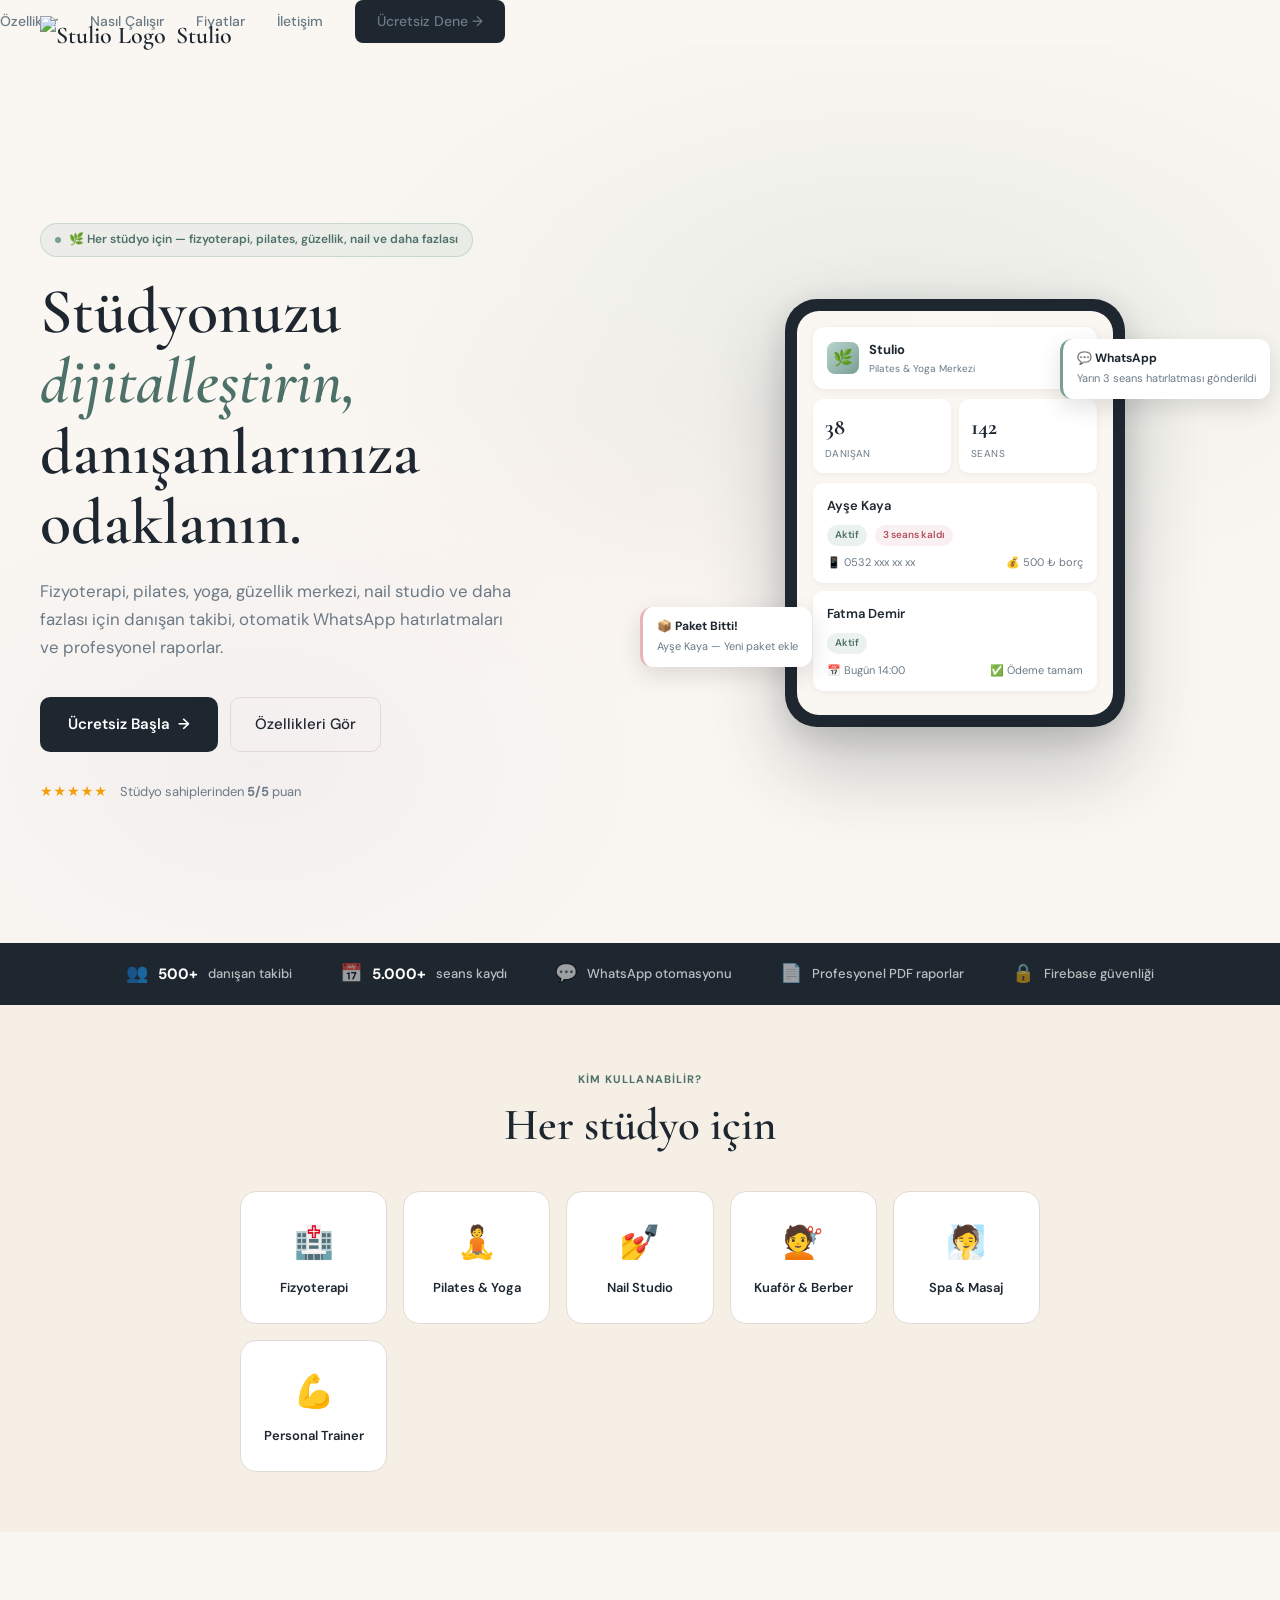
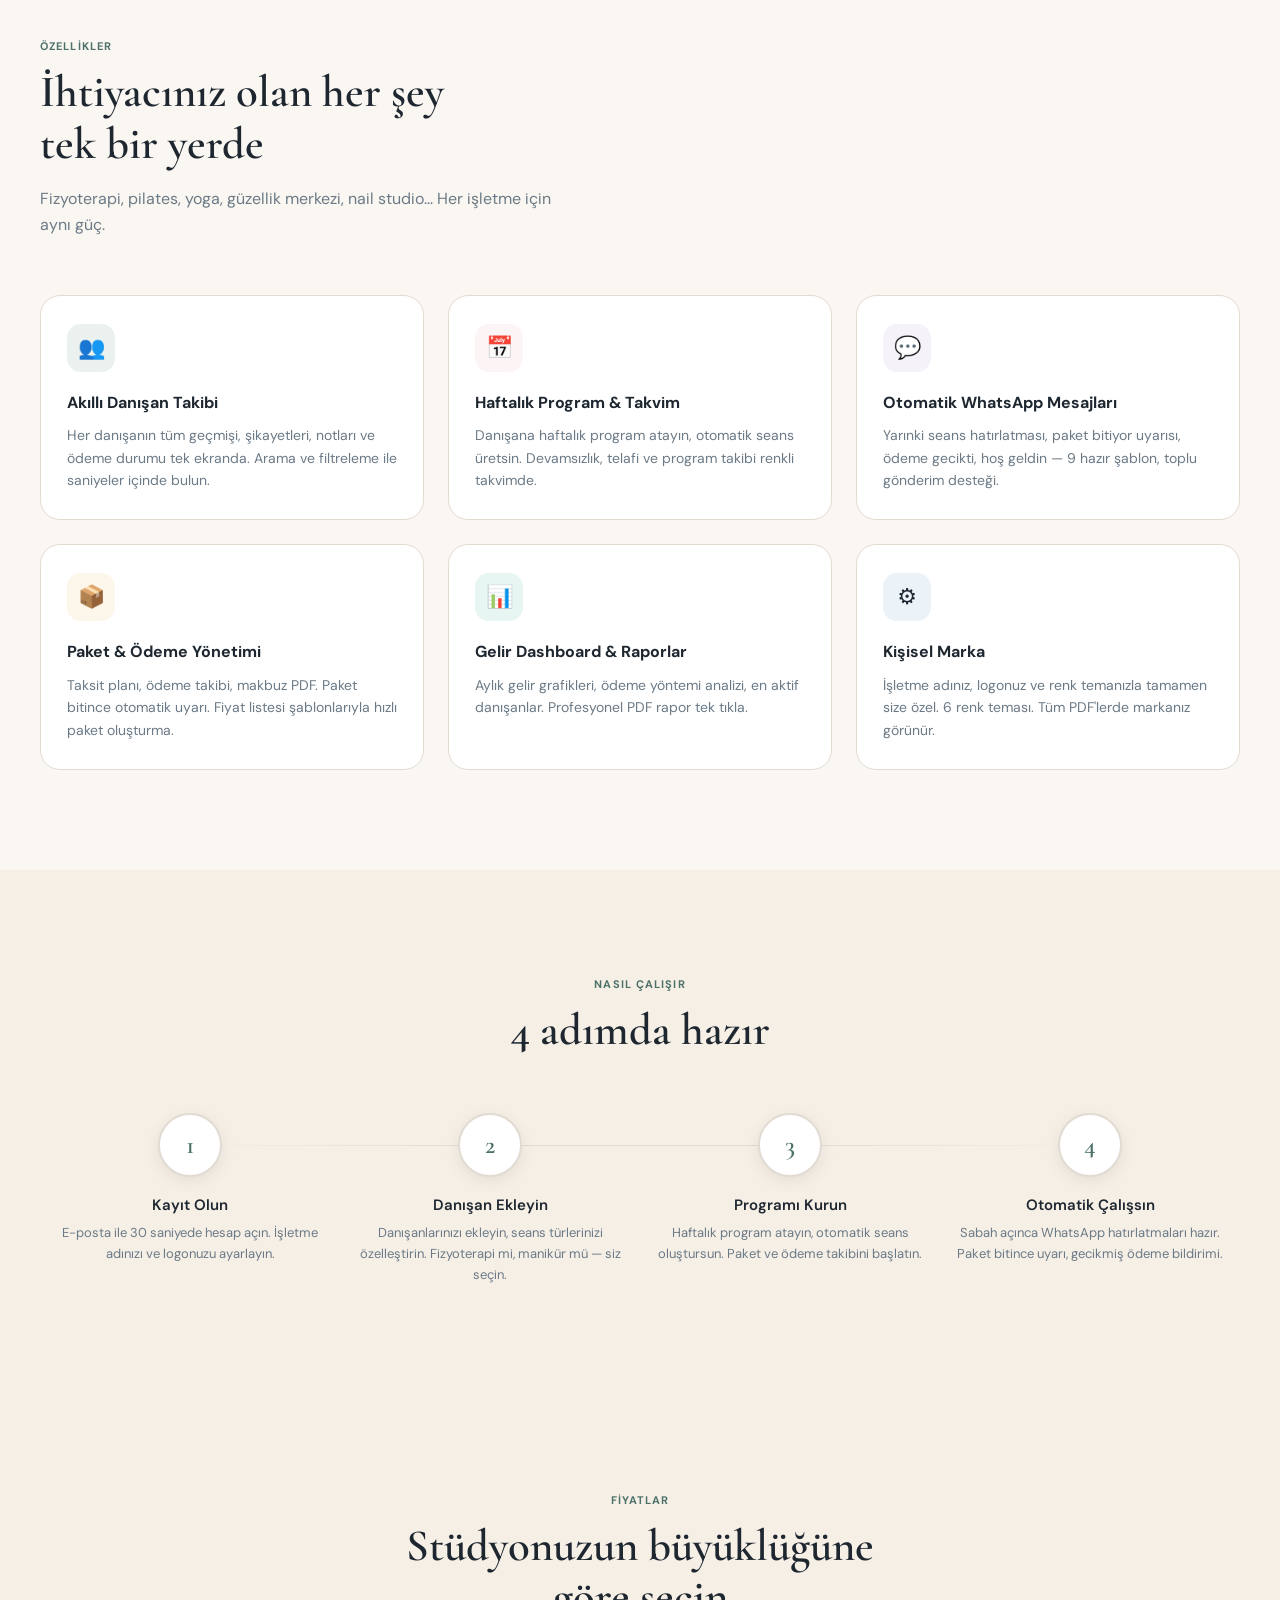
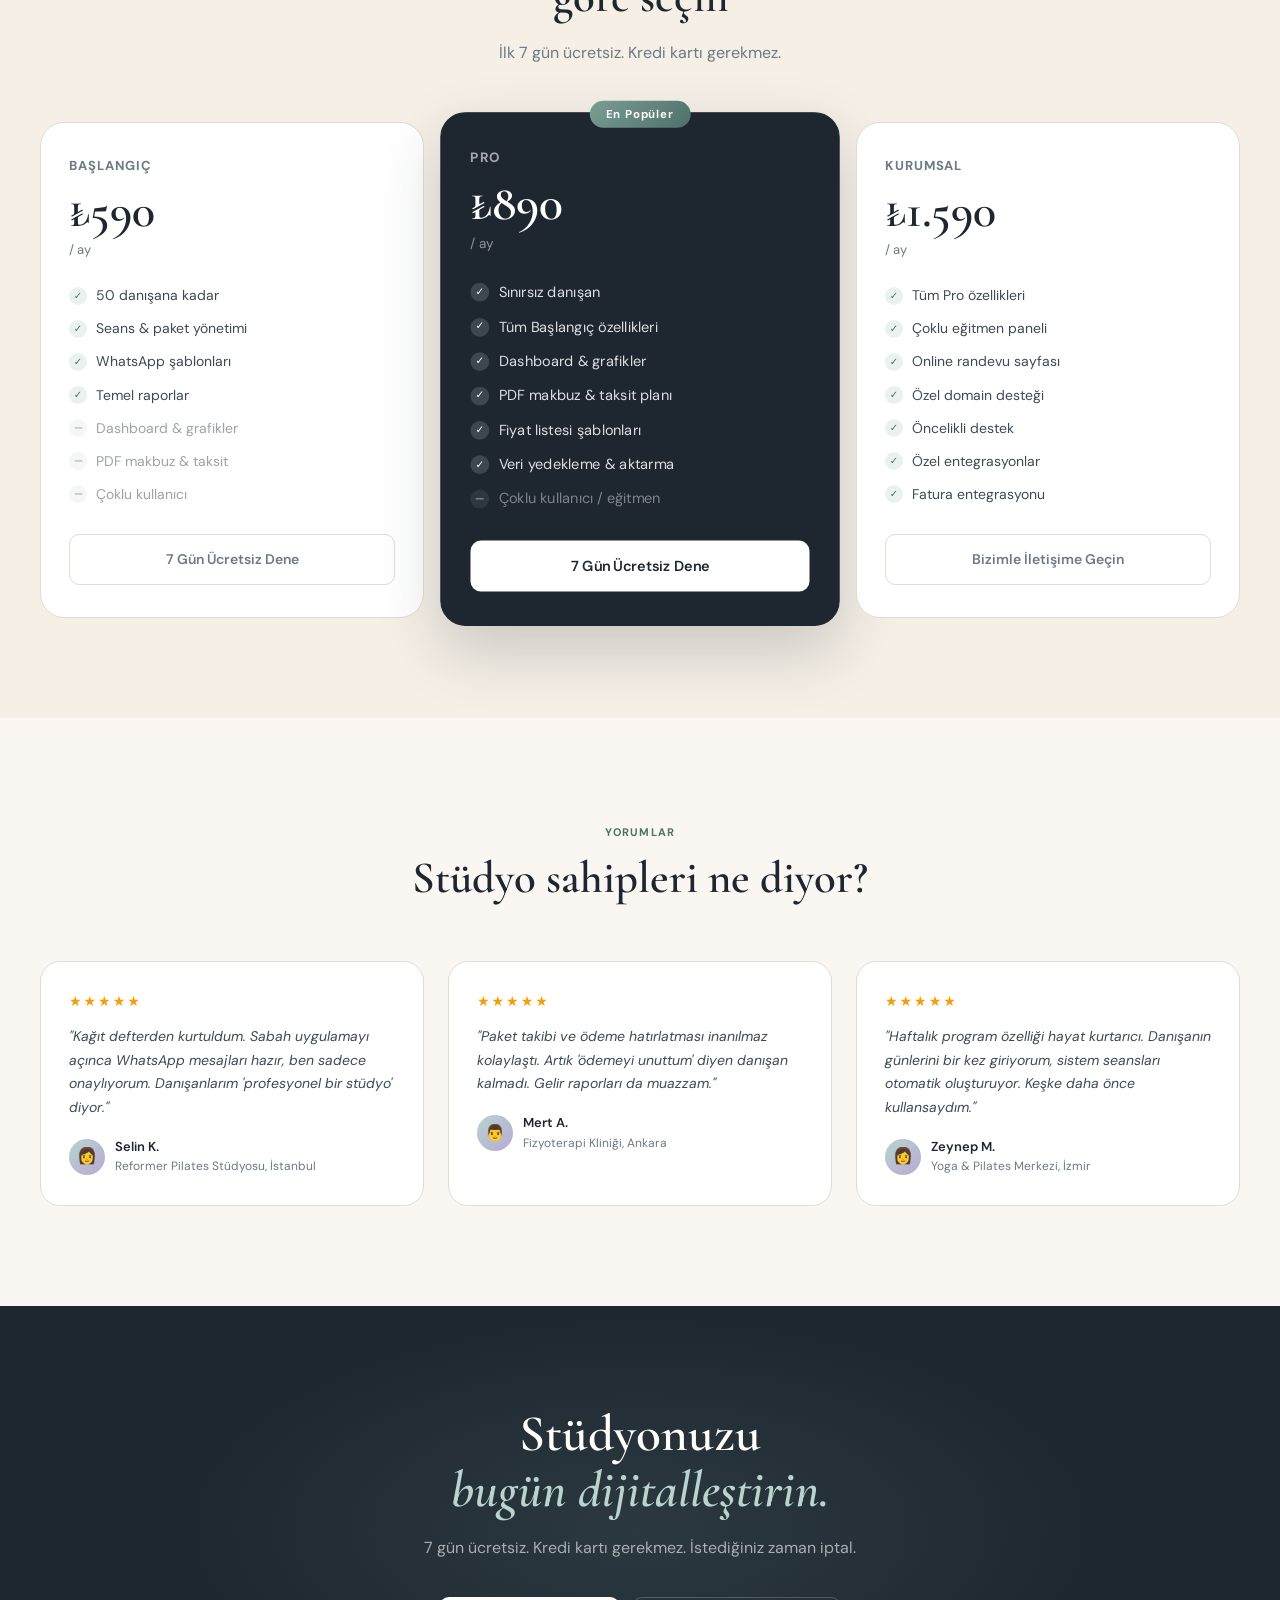
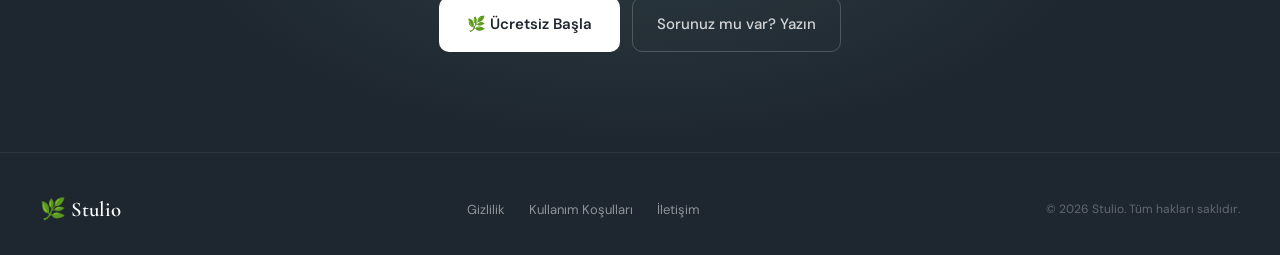
==== index.html @ c5265b0c "Update index.html" ====
<!DOCTYPE html>
<html lang="tr">
<head>
<meta charset="UTF-8">
<meta name="viewport" content="width=device-width, initial-scale=1.0">
  <!-- PWA -->
  <link rel="manifest" href="./manifest.json">
  <meta name="theme-color" content="#5f8076">
  <meta name="mobile-web-app-capable" content="yes">
  <meta name="apple-mobile-web-app-capable" content="yes">
  <meta name="apple-mobile-web-app-status-bar-style" content="default">
  <meta name="apple-mobile-web-app-title" content="Stulio">
  <link rel="icon" type="image/ico" href="./favicon.ico">
  <link rel="apple-touch-icon" href="./apple-touch-icon.png">
<title>Stulio — Stüdyo & Güzellik Merkezi Yönetim Sistemi</title>
<meta name="description" content="Stulio — Fizyoterapi, pilates, yoga, güzellik merkezi ve nail studio için danışan takibi, WhatsApp hatırlatmaları ve profesyonel raporlar.">
<link rel="preconnect" href="https://fonts.googleapis.com">
<link href="https://fonts.googleapis.com/css2?family=Cormorant+Garamond:ital,wght@0,400;0,500;0,600;0,700;1,400;1,500&family=DM+Sans:opsz,wght@9..40,300;9..40,400;9..40,500;9..40,600&display=swap" rel="stylesheet">
<style>
/* ─── Reset & Base ─── */
*, *::before, *::after { margin:0; padding:0; box-sizing:border-box; }
:root {
  --sage:     #7a9e94;
  --sage-dk:  #4d7169;
  --sage-lt:  #b8d4ce;
  --cream:    #faf7f2;
  --warm:     #f5efe6;
  --blush:    #e8b4b8;
  --lav:      #b8a9d4;
  --ink:      #1e2730;
  --ink2:     #3d4a56;
  --stone:    #6b7a86;
  --border:   #e2dbd3;
}
html { scroll-behavior:smooth; }
body {
  font-family:'DM Sans',system-ui,sans-serif;
  background:var(--cream);
  color:var(--ink);
  line-height:1.65;
  overflow-x:hidden;
  -webkit-font-smoothing:antialiased;
}

/* ─── Animations ─── */
@keyframes fadeUp   { from{opacity:0;transform:translateY(28px)} to{opacity:1;transform:none} }
@keyframes fadeIn   { from{opacity:0} to{opacity:1} }
@keyframes float    { 0%,100%{transform:translateY(0)} 50%{transform:translateY(-10px)} }
@keyframes shimmer  { 0%{background-position:200% 0} 100%{background-position:-200% 0} }
@keyframes spin     { to{transform:rotate(360deg)} }
@keyframes pulse    { 0%,100%{opacity:1} 50%{opacity:.5} }

.reveal { opacity:0; transform:translateY(24px); transition:opacity .7s ease, transform .7s ease; }
.reveal.visible { opacity:1; transform:none; }

/* ─── Nav ─── */
nav {
  position:fixed; top:0; left:0; right:0; z-index:100;
  padding:16px 40px;
  display:flex; justify-content:space-between; align-items:center;
  transition:all .3s ease;
}
nav.scrolled {
  background:rgba(250,247,242,.94);
  backdrop-filter:blur(12px);
  border-bottom:1px solid var(--border);
  padding:12px 40px;
}
.nav-logo {
  display:flex; align-items:center; gap:10px;
  font-family:'Cormorant Garamond',serif;
  font-size:1.5rem; font-weight:600; color:var(--ink);
  text-decoration:none;
}
.nav-logo-icon {
  width:36px; height:36px;
  background:linear-gradient(135deg,var(--sage-lt),var(--sage));
  border-radius:10px;
  display:flex; align-items:center; justify-content:center;
  font-size:18px;
}
.nav-links { display:flex; gap:32px; align-items:center; }
.nav-links a {
  font-size:14px; font-weight:500; color:var(--stone);
  text-decoration:none; transition:color .2s;
}
.nav-links a:hover { color:var(--ink); }
.nav-cta {
  padding:10px 22px;
  background:var(--ink);
  color:white;
  border-radius:8px;
  font-size:14px; font-weight:600;
  text-decoration:none;
  transition:all .2s;
}
.nav-cta:hover { background:var(--sage-dk); transform:translateY(-1px); }

/* ─── Hero ─── */
.hero {
  min-height:100vh;
  display:flex; align-items:center;
  padding:120px 40px 80px;
  position:relative;
  overflow:hidden;
}
.hero-bg {
  position:absolute; inset:0; z-index:0;
  background:
    radial-gradient(ellipse 80% 60% at 70% 30%, rgba(122,158,148,.12) 0%, transparent 60%),
    radial-gradient(ellipse 60% 60% at 20% 80%, rgba(184,169,212,.10) 0%, transparent 60%),
    radial-gradient(ellipse 50% 40% at 50% 50%, rgba(232,180,184,.07) 0%, transparent 60%);
}
.hero-grid {
  max-width:1200px; margin:0 auto; width:100%;
  display:grid; grid-template-columns:1fr 1fr; gap:60px; align-items:center;
  position:relative; z-index:1;
}
.hero-badge {
  display:inline-flex; align-items:center; gap:8px;
  background:rgba(122,158,148,.1);
  border:1px solid rgba(122,158,148,.3);
  padding:6px 14px; border-radius:99px;
  font-size:12px; font-weight:600; color:var(--sage-dk);
  margin-bottom:20px;
  animation:fadeUp .6s ease both;
}
.hero-badge::before {
  content:''; width:6px; height:6px;
  background:var(--sage); border-radius:50%;
  animation:pulse 2s infinite;
}
.hero-title {
  font-family:'Cormorant Garamond',serif;
  font-size:clamp(2.6rem,5vw,4rem);
  font-weight:600; line-height:1.1;
  color:var(--ink);
  margin-bottom:20px;
  animation:fadeUp .6s .1s ease both;
}
.hero-title em { font-style:italic; color:var(--sage-dk); }
.hero-sub {
  font-size:1.05rem; color:var(--stone);
  max-width:480px; margin-bottom:36px;
  animation:fadeUp .6s .2s ease both;
}
.hero-actions {
  display:flex; gap:12px; flex-wrap:wrap;
  animation:fadeUp .6s .3s ease both;
}
.btn-hero-primary {
  padding:14px 28px;
  background:var(--ink);
  color:white; border-radius:10px;
  font-size:15px; font-weight:600;
  text-decoration:none;
  transition:all .25s;
  display:inline-flex; align-items:center; gap:8px;
}
.btn-hero-primary:hover { background:var(--sage-dk); transform:translateY(-2px); box-shadow:0 8px 24px rgba(77,113,105,.3); }
.btn-hero-secondary {
  padding:14px 24px;
  background:transparent;
  color:var(--ink); border-radius:10px;
  font-size:15px; font-weight:500;
  text-decoration:none; border:1.5px solid var(--border);
  transition:all .25s;
  display:inline-flex; align-items:center; gap:8px;
}
.btn-hero-secondary:hover { border-color:var(--sage); background:rgba(122,158,148,.06); }
.hero-trust {
  display:flex; align-items:center; gap:12px;
  margin-top:28px; font-size:13px; color:var(--stone);
  animation:fadeUp .6s .4s ease both;
}
.hero-stars { color:#f59e0b; letter-spacing:1px; font-size:14px; }

/* Hero visual */
.hero-visual {
  position:relative;
  animation:fadeUp .8s .2s ease both;
}
.hero-phone {
  width:100%;
  background:var(--ink);
  border-radius:32px;
  padding:12px;
  box-shadow:0 40px 80px rgba(30,39,48,.25), 0 8px 32px rgba(30,39,48,.15);
  position:relative;
  max-width:340px;
  margin:0 auto;
}
.hero-phone::before {
  content:''; position:absolute; top:20px; left:50%; transform:translateX(-50%);
  width:80px; height:5px; background:rgba(255,255,255,.15); border-radius:99px; z-index:10;
}
.hero-screen {
  background:var(--cream);
  border-radius:22px;
  overflow:hidden;
  padding:16px;
}
.app-header-mock {
  background:white;
  border-radius:12px;
  padding:12px 14px;
  margin-bottom:10px;
  display:flex; align-items:center; gap:10px;
  box-shadow:0 2px 8px rgba(0,0,0,.06);
}
.mock-avatar { width:32px; height:32px; background:linear-gradient(135deg,var(--sage-lt),var(--sage)); border-radius:8px; display:flex; align-items:center; justify-content:center; font-size:16px; }
.mock-title { font-size:13px; font-weight:700; color:var(--ink); }
.mock-sub   { font-size:10px; color:var(--stone); }
.mock-stats { display:grid; grid-template-columns:1fr 1fr; gap:8px; margin-bottom:10px; }
.mock-stat {
  background:white; border-radius:10px; padding:10px 12px;
  box-shadow:0 2px 6px rgba(0,0,0,.05);
}
.mock-stat-num { font-size:1.4rem; font-weight:700; color:var(--ink); font-family:'Cormorant Garamond',serif; }
.mock-stat-lbl { font-size:10px; color:var(--stone); text-transform:uppercase; letter-spacing:.04em; }
.mock-card {
  background:white; border-radius:10px; padding:12px 14px; margin-bottom:8px;
  box-shadow:0 2px 6px rgba(0,0,0,.05);
}
.mock-name { font-size:13px; font-weight:600; color:var(--ink); margin-bottom:4px; }
.mock-badge {
  display:inline-block; padding:2px 8px; border-radius:99px;
  font-size:10px; font-weight:600;
}
.badge-green { background:rgba(122,158,148,.15); color:var(--sage-dk); }
.badge-orange { background:rgba(232,180,184,.2); color:#b05060; }
.mock-row { display:flex; justify-content:space-between; font-size:11px; color:var(--stone); margin-top:6px; }

/* Floating notif */
.float-notif {
  position:absolute; right:-30px; top:40px;
  background:white; border-radius:12px; padding:10px 14px;
  box-shadow:0 8px 24px rgba(0,0,0,.12);
  font-size:12px; min-width:180px;
  border-left:3px solid var(--sage);
  animation:float 4s ease-in-out infinite;
}
.float-notif-2 {
  position:absolute; left:-30px; bottom:60px;
  background:white; border-radius:12px; padding:10px 14px;
  box-shadow:0 8px 24px rgba(0,0,0,.12);
  font-size:12px; min-width:170px;
  border-left:3px solid var(--blush);
  animation:float 4s 1.5s ease-in-out infinite;
}

/* ─── Social proof bar ─── */
.proof-bar {
  background:var(--ink);
  padding:16px 40px;
  display:flex; justify-content:center; align-items:center; gap:48px;
  flex-wrap:wrap;
}
.proof-item {
  display:flex; align-items:center; gap:10px;
  color:rgba(255,255,255,.7); font-size:13px; font-weight:500;
}
.proof-icon { font-size:18px; opacity:.8; }
.proof-num  { color:white; font-weight:700; font-size:15px; }

/* ─── Section base ─── */
section { padding:100px 40px; }
.section-inner { max-width:1200px; margin:0 auto; }
.section-label {
  display:inline-block; font-size:11px; font-weight:700;
  text-transform:uppercase; letter-spacing:.1em;
  color:var(--sage-dk); margin-bottom:12px;
}
.section-title {
  font-family:'Cormorant Garamond',serif;
  font-size:clamp(2rem,4vw,2.8rem);
  font-weight:600; color:var(--ink); line-height:1.15;
  margin-bottom:16px;
}
.section-sub { font-size:1rem; color:var(--stone); max-width:540px; }

/* ─── Features ─── */
.features-grid {
  display:grid; grid-template-columns:repeat(3,1fr); gap:24px; margin-top:56px;
}
.feature-card {
  background:white; border-radius:20px; padding:28px 26px;
  border:1px solid var(--border);
  transition:all .3s ease;
  position:relative; overflow:hidden;
}
.feature-card::after {
  content:''; position:absolute; inset:0;
  background:linear-gradient(135deg,rgba(122,158,148,.04) 0%,transparent 100%);
  opacity:0; transition:opacity .3s;
}
.feature-card:hover { transform:translateY(-4px); box-shadow:0 16px 40px rgba(30,39,48,.1); }
.feature-card:hover::after { opacity:1; }
.feature-icon {
  width:48px; height:48px; border-radius:14px; margin-bottom:18px;
  display:flex; align-items:center; justify-content:center; font-size:22px;
}
.icon-sage    { background:rgba(122,158,148,.15); }
.icon-blush   { background:rgba(232,180,184,.15); }
.icon-lav     { background:rgba(184,169,212,.15); }
.icon-warm    { background:rgba(232,196,124,.15); }
.icon-teal    { background:rgba(94,190,172,.15); }
.icon-blue    { background:rgba(123,168,208,.15); }
.feature-title { font-size:1rem; font-weight:700; color:var(--ink); margin-bottom:8px; }
.feature-desc  { font-size:14px; color:var(--stone); line-height:1.6; }

/* ─── How it works ─── */
.how-grid {
  display:grid; grid-template-columns:repeat(4,1fr); gap:0; margin-top:56px;
  position:relative;
}
.how-grid::after {
  content:''; position:absolute; top:32px; left:12.5%; right:12.5%;
  height:1px; background:linear-gradient(90deg,transparent,var(--border),var(--border),transparent);
  z-index:0;
}
.how-step { text-align:center; padding:0 16px; position:relative; z-index:1; }
.step-num {
  width:64px; height:64px; border-radius:50%; margin:0 auto 16px;
  display:flex; align-items:center; justify-content:center;
  font-family:'Cormorant Garamond',serif; font-size:1.6rem; font-weight:600;
  background:white; border:2px solid var(--border); color:var(--sage-dk);
  box-shadow:0 4px 16px rgba(0,0,0,.07);
}
.step-title { font-size:15px; font-weight:600; color:var(--ink); margin-bottom:6px; }
.step-desc  { font-size:13px; color:var(--stone); line-height:1.6; }

/* ─── Pricing ─── */
#pricing { background:var(--warm); }
.pricing-grid {
  display:grid; grid-template-columns:repeat(3,1fr); gap:24px; margin-top:56px; align-items:start;
}
.price-card {
  background:white; border-radius:24px; padding:32px 28px;
  border:1.5px solid var(--border);
  transition:all .3s; position:relative;
}
.price-card.featured {
  background:var(--ink);
  border-color:var(--ink);
  transform:scale(1.04);
  box-shadow:0 24px 60px rgba(30,39,48,.2);
}
.price-card:not(.featured):hover { transform:translateY(-4px); box-shadow:0 12px 36px rgba(0,0,0,.1); }
.price-tag {
  position:absolute; top:-12px; left:50%; transform:translateX(-50%);
  background:linear-gradient(135deg,var(--sage),var(--sage-dk));
  color:white; padding:4px 16px; border-radius:99px;
  font-size:11px; font-weight:700; letter-spacing:.05em;
  white-space:nowrap;
}
.price-name { font-size:13px; font-weight:700; text-transform:uppercase; letter-spacing:.07em; margin-bottom:10px; }
.price-card:not(.featured) .price-name { color:var(--stone); }
.price-card.featured .price-name { color:rgba(255,255,255,.6); }
.price-amount {
  font-family:'Cormorant Garamond',serif;
  font-size:3rem; font-weight:600; line-height:1; margin-bottom:4px;
}
.price-card:not(.featured) .price-amount { color:var(--ink); }
.price-card.featured .price-amount { color:white; }
.price-period { font-size:13px; margin-bottom:24px; }
.price-card:not(.featured) .price-period { color:var(--stone); }
.price-card.featured .price-period { color:rgba(255,255,255,.5); }
.price-features { list-style:none; display:flex; flex-direction:column; gap:10px; margin-bottom:28px; }
.price-features li { display:flex; align-items:center; gap:9px; font-size:14px; }
.price-card:not(.featured) .price-features li { color:var(--ink2); }
.price-card.featured .price-features li { color:rgba(255,255,255,.85); }
.price-features li::before {
  content:'✓'; width:18px; height:18px; border-radius:50%; flex-shrink:0;
  display:flex; align-items:center; justify-content:center; font-size:10px; font-weight:700;
}
.price-card:not(.featured) .price-features li::before { background:rgba(122,158,148,.15); color:var(--sage-dk); }
.price-card.featured .price-features li::before { background:rgba(255,255,255,.15); color:white; }
.price-features li.dim::before { content:'—'; background:transparent; color:var(--stone); }
.price-features li.dim { opacity:.5; }
.btn-price-primary {
  display:block; width:100%; padding:13px;
  background:var(--ink); color:white; border-radius:10px;
  text-align:center; font-size:14px; font-weight:600; text-decoration:none;
  transition:all .2s;
}
.btn-price-primary:hover { background:var(--sage-dk); }
.price-card.featured .btn-price-primary {
  background:white; color:var(--ink);
}
.price-card.featured .btn-price-primary:hover { background:var(--sage-lt); }
.btn-price-outline {
  display:block; width:100%; padding:13px;
  background:transparent; color:var(--stone); border-radius:10px;
  text-align:center; font-size:14px; font-weight:600; text-decoration:none;
  border:1.5px solid var(--border); transition:all .2s;
}
.btn-price-outline:hover { border-color:var(--sage); color:var(--sage-dk); }

/* ─── Testimonials ─── */
.testimonials-grid {
  display:grid; grid-template-columns:repeat(3,1fr); gap:24px; margin-top:56px;
}
.testimonial-card {
  background:white; border-radius:20px; padding:28px;
  border:1px solid var(--border);
}
.t-stars { color:#f59e0b; font-size:14px; margin-bottom:12px; letter-spacing:2px; }
.t-text { font-size:14px; color:var(--ink2); line-height:1.7; margin-bottom:16px; font-style:italic; }
.t-author { display:flex; align-items:center; gap:10px; }
.t-avatar {
  width:36px; height:36px; border-radius:50%;
  background:linear-gradient(135deg,var(--sage-lt),var(--lav));
  display:flex; align-items:center; justify-content:center; font-size:16px;
}
.t-name { font-size:13px; font-weight:600; color:var(--ink); }
.t-role { font-size:12px; color:var(--stone); }

/* ─── CTA ─── */
.cta-section {
  background:var(--ink);
  padding:100px 40px;
  text-align:center;
  position:relative; overflow:hidden;
}
.cta-section::before {
  content:''; position:absolute; inset:0;
  background:radial-gradient(ellipse 60% 80% at 50% 50%, rgba(122,158,148,.15) 0%, transparent 60%);
}
.cta-title {
  font-family:'Cormorant Garamond',serif;
  font-size:clamp(2rem,5vw,3.2rem); font-weight:600; color:white; line-height:1.1;
  margin-bottom:16px; position:relative;
}
.cta-title em { color:var(--sage-lt); font-style:italic; }
.cta-sub { font-size:1rem; color:rgba(255,255,255,.6); margin-bottom:36px; position:relative; }
.cta-actions { display:flex; gap:12px; justify-content:center; flex-wrap:wrap; position:relative; }
.btn-cta-white {
  padding:14px 28px; background:white; color:var(--ink);
  border-radius:10px; font-size:15px; font-weight:600; text-decoration:none;
  transition:all .25s; display:inline-flex; align-items:center; gap:8px;
}
.btn-cta-white:hover { background:var(--sage-lt); transform:translateY(-2px); }
.btn-cta-outline {
  padding:14px 24px; background:transparent; color:rgba(255,255,255,.8);
  border-radius:10px; font-size:15px; font-weight:500; text-decoration:none;
  border:1.5px solid rgba(255,255,255,.2); transition:all .25s;
}
.btn-cta-outline:hover { border-color:rgba(255,255,255,.5); color:white; }

/* ─── Footer ─── */
footer {
  background:var(--ink); border-top:1px solid rgba(255,255,255,.06);
  padding:40px 40px 28px;
}
.footer-inner {
  max-width:1200px; margin:0 auto;
  display:flex; justify-content:space-between; align-items:center; flex-wrap:wrap; gap:16px;
}
.footer-logo { color:white; font-family:'Cormorant Garamond',serif; font-size:1.3rem; font-weight:600; }
.footer-links { display:flex; gap:24px; }
.footer-links a { color:rgba(255,255,255,.5); font-size:13px; text-decoration:none; transition:color .2s; }
.footer-links a:hover { color:rgba(255,255,255,.8); }
.footer-copy { color:rgba(255,255,255,.3); font-size:12px; }

/* ─── Responsive ─── */
@media (max-width: 900px) {
  nav { padding:14px 24px; }
  nav.scrolled { padding:10px 24px; }
  .nav-links { display:none; }
  .hero { padding:100px 24px 60px; }
  .hero-grid { grid-template-columns:1fr; gap:40px; }
  .hero-visual { order:-1; }
  .hero-phone { max-width:280px; }
  .float-notif, .float-notif-2 { display:none; }
  section { padding:70px 24px; }
  .features-grid { grid-template-columns:1fr 1fr; }
  .how-grid { grid-template-columns:1fr 1fr; gap:32px; }
  .how-grid::after { display:none; }
  .pricing-grid { grid-template-columns:1fr; }
  .price-card.featured { transform:none; }
  .testimonials-grid { grid-template-columns:1fr; }
  .proof-bar { gap:24px; padding:14px 24px; }
  .cta-section { padding:70px 24px; }
  footer { padding:28px 24px 20px; }
  .footer-inner { flex-direction:column; text-align:center; }
}
@media (max-width: 580px) {
  .features-grid { grid-template-columns:1fr; }
  .hero-title { font-size:2.2rem; }
}
</style>
</head>
<body>

<!-- Nav -->
<nav id="nav">
  <a href="#" class="nav-logo">
    <img src="logonun_yolu.png" alt="Stulio Logo" class="nav-logo-img">
    Stulio
  </a>
</nav>
  
  <div class="nav-links">
    <a href="#features">Özellikler</a>
    <a href="#how">Nasıl Çalışır</a>
    <a href="#pricing">Fiyatlar</a>
    <a href="#contact">İletişim</a>
    <a href="login.html" class="nav-cta">Ücretsiz Dene →</a>
  </div>
</nav>

<!-- Hero -->
<section class="hero">
  <div class="hero-bg"></div>
  <div class="hero-grid">
    <div>
      <div class="hero-badge">🌿 Her stüdyo için — fizyoterapi, pilates, güzellik, nail ve daha fazlası</div>
      <h1 class="hero-title">
        Stüdyonuzu<br>
        <em>dijitalleştirin,</em><br>
        danışanlarınıza<br>odaklanın.
      </h1>
      <p class="hero-sub">
        Fizyoterapi, pilates, yoga, güzellik merkezi, nail studio ve daha fazlası için danışan takibi, otomatik WhatsApp hatırlatmaları ve profesyonel raporlar.
      </p>
      <div class="hero-actions">
        <a href="login.html" class="btn-hero-primary">Ücretsiz Başla <span>→</span></a>
        <button id="pwaInstallBtn" class="btn-hero-secondary" style="display:none;"
            onclick="installPWA()">
            📱 Uygulamayı Yükle
        </button>
        <a href="#features" class="btn-hero-secondary" id="featuresBtn">Özellikleri Gör</a>
      </div>
      <div class="hero-trust">
        <span class="hero-stars">★★★★★</span>
        <span>Stüdyo sahiplerinden <strong>5/5</strong> puan</span>
      </div>
    </div>
    <div class="hero-visual">
      <div class="hero-phone">
        <div class="hero-screen">
          <div class="app-header-mock">
            <div class="mock-avatar">🌿</div>
            <div>
              <div class="mock-title">Stulio</div>
              <div class="mock-sub">Pilates & Yoga Merkezi</div>
            </div>
          </div>
          <div class="mock-stats">
            <div class="mock-stat">
              <div class="mock-stat-num">38</div>
              <div class="mock-stat-lbl">Danışan</div>
            </div>
            <div class="mock-stat">
              <div class="mock-stat-num">142</div>
              <div class="mock-stat-lbl">Seans</div>
            </div>
          </div>
          <div class="mock-card">
            <div style="display:flex;justify-content:space-between;align-items:flex-start;">
              <div>
                <div class="mock-name">Ayşe Kaya</div>
                <span class="mock-badge badge-green">Aktif</span>
                <span class="mock-badge badge-orange" style="margin-left:4px;">3 seans kaldı</span>
              </div>
            </div>
            <div class="mock-row">
              <span>📱 0532 xxx xx xx</span>
              <span>💰 500 ₺ borç</span>
            </div>
          </div>
          <div class="mock-card">
            <div class="mock-name">Fatma Demir</div>
            <span class="mock-badge badge-green">Aktif</span>
            <div class="mock-row">
              <span>📅 Bugün 14:00</span>
              <span>✅ Ödeme tamam</span>
            </div>
          </div>
        </div>
      </div>
      <div class="float-notif">
        💬 <strong>WhatsApp</strong><br>
        <span style="color:#6b7a86;font-size:11px;">Yarın 3 seans hatırlatması gönderildi</span>
      </div>
      <div class="float-notif-2">
        📦 <strong>Paket Bitti!</strong><br>
        <span style="color:#6b7a86;font-size:11px;">Ayşe Kaya — Yeni paket ekle</span>
      </div>
    </div>
  </div>
</section>

<!-- Proof bar -->
<div class="proof-bar">
  <div class="proof-item"><span class="proof-icon">👥</span> <span class="proof-num">500+</span> danışan takibi</div>
  <div class="proof-item"><span class="proof-icon">📅</span> <span class="proof-num">5.000+</span> seans kaydı</div>
  <div class="proof-item"><span class="proof-icon">💬</span> WhatsApp otomasyonu</div>
  <div class="proof-item"><span class="proof-icon">📄</span> Profesyonel PDF raporlar</div>
  <div class="proof-item"><span class="proof-icon">🔒</span> Firebase güvenliği</div>
</div>

<!-- Sectors -->
<section style="padding:60px 40px; background:var(--warm);">
  <div class="section-inner" style="text-align:center;">
    <span class="section-label">Kim Kullanabilir?</span>
    <h2 class="section-title" style="margin-bottom:40px;">Her stüdyo için</h2>
    <div style="display:grid; grid-template-columns:repeat(auto-fit,minmax(130px,1fr)); gap:16px; max-width:800px; margin:0 auto;">
      <div style="background:white; border-radius:16px; padding:24px 16px; border:1px solid var(--border); text-align:center;">
        <div style="font-size:32px; margin-bottom:8px;">🏥</div>
        <div style="font-size:13px; font-weight:600; color:var(--ink);">Fizyoterapi</div>
      </div>
      <div style="background:white; border-radius:16px; padding:24px 16px; border:1px solid var(--border); text-align:center;">
        <div style="font-size:32px; margin-bottom:8px;">🧘</div>
        <div style="font-size:13px; font-weight:600; color:var(--ink);">Pilates & Yoga</div>
      </div>
      <div style="background:white; border-radius:16px; padding:24px 16px; border:1px solid var(--border); text-align:center;">
        <div style="font-size:32px; margin-bottom:8px;">💅</div>
        <div style="font-size:13px; font-weight:600; color:var(--ink);">Nail Studio</div>
      </div>
      <div style="background:white; border-radius:16px; padding:24px 16px; border:1px solid var(--border); text-align:center;">
        <div style="font-size:32px; margin-bottom:8px;">💇</div>
        <div style="font-size:13px; font-weight:600; color:var(--ink);">Kuaför & Berber</div>
      </div>
      <div style="background:white; border-radius:16px; padding:24px 16px; border:1px solid var(--border); text-align:center;">
        <div style="font-size:32px; margin-bottom:8px;">🧖</div>
        <div style="font-size:13px; font-weight:600; color:var(--ink);">Spa & Masaj</div>
      </div>
      <div style="background:white; border-radius:16px; padding:24px 16px; border:1px solid var(--border); text-align:center;">
        <div style="font-size:32px; margin-bottom:8px;">💪</div>
        <div style="font-size:13px; font-weight:600; color:var(--ink);">Personal Trainer</div>
      </div>
    </div>
  </div>
</section>

<!-- Features -->
<section id="features">
  <div class="section-inner">
    <div class="reveal">
      <span class="section-label">Özellikler</span>
      <h2 class="section-title">İhtiyacınız olan her şey<br>tek bir yerde</h2>
      <p class="section-sub">Fizyoterapi, pilates, yoga, güzellik merkezi, nail studio... Her işletme için aynı güç.</p>
    </div>
    <div class="features-grid">
      <div class="feature-card reveal">
        <div class="feature-icon icon-sage">👥</div>
        <div class="feature-title">Akıllı Danışan Takibi</div>
        <div class="feature-desc">Her danışanın tüm geçmişi, şikayetleri, notları ve ödeme durumu tek ekranda. Arama ve filtreleme ile saniyeler içinde bulun.</div>
      </div>
      <div class="feature-card reveal" style="animation-delay:.1s">
        <div class="feature-icon icon-blush">📅</div>
        <div class="feature-title">Haftalık Program & Takvim</div>
        <div class="feature-desc">Danışana haftalık program atayın, otomatik seans üretsin. Devamsızlık, telafi ve program takibi renkli takvimde.</div>
      </div>
      <div class="feature-card reveal" style="animation-delay:.2s">
        <div class="feature-icon icon-lav">💬</div>
        <div class="feature-title">Otomatik WhatsApp Mesajları</div>
        <div class="feature-desc">Yarınki seans hatırlatması, paket bitiyor uyarısı, ödeme gecikti, hoş geldin — 9 hazır şablon, toplu gönderim desteği.</div>
      </div>
      <div class="feature-card reveal" style="animation-delay:.3s">
        <div class="feature-icon icon-warm">📦</div>
        <div class="feature-title">Paket & Ödeme Yönetimi</div>
        <div class="feature-desc">Taksit planı, ödeme takibi, makbuz PDF. Paket bitince otomatik uyarı. Fiyat listesi şablonlarıyla hızlı paket oluşturma.</div>
      </div>
      <div class="feature-card reveal" style="animation-delay:.4s">
        <div class="feature-icon icon-teal">📊</div>
        <div class="feature-title">Gelir Dashboard & Raporlar</div>
        <div class="feature-desc">Aylık gelir grafikleri, ödeme yöntemi analizi, en aktif danışanlar. Profesyonel PDF rapor tek tıkla.</div>
      </div>
      <div class="feature-card reveal" style="animation-delay:.5s">
        <div class="feature-icon icon-blue">⚙️</div>
        <div class="feature-title">Kişisel Marka</div>
        <div class="feature-desc">İşletme adınız, logonuz ve renk temanızla tamamen size özel. 6 renk teması. Tüm PDF'lerde markanız görünür.</div>
      </div>
    </div>
  </div>
</section>

<!-- How it works -->
<section id="how" style="background:var(--warm);">
  <div class="section-inner">
    <div class="reveal" style="text-align:center;">
      <span class="section-label">Nasıl Çalışır</span>
      <h2 class="section-title">4 adımda hazır</h2>
    </div>
    <div class="how-grid">
      <div class="how-step reveal">
        <div class="step-num">1</div>
        <div class="step-title">Kayıt Olun</div>
        <div class="step-desc">E-posta ile 30 saniyede hesap açın. İşletme adınızı ve logonuzu ayarlayın.</div>
      </div>
      <div class="how-step reveal" style="animation-delay:.1s">
        <div class="step-num">2</div>
        <div class="step-title">Danışan Ekleyin</div>
        <div class="step-desc">Danışanlarınızı ekleyin, seans türlerinizi özelleştirin. Fizyoterapi mi, manikür mü — siz seçin.</div>
      </div>
      <div class="how-step reveal" style="animation-delay:.2s">
        <div class="step-num">3</div>
        <div class="step-title">Programı Kurun</div>
        <div class="step-desc">Haftalık program atayın, otomatik seans oluştursun. Paket ve ödeme takibini başlatın.</div>
      </div>
      <div class="how-step reveal" style="animation-delay:.3s">
        <div class="step-num">4</div>
        <div class="step-title">Otomatik Çalışsın</div>
        <div class="step-desc">Sabah açınca WhatsApp hatırlatmaları hazır. Paket bitince uyarı, gecikmiş ödeme bildirimi.</div>
      </div>
    </div>
  </div>
</section>

<!-- Pricing -->
<section id="pricing">
  <div class="section-inner">
    <div class="reveal" style="text-align:center;">
      <span class="section-label">Fiyatlar</span>
      <h2 class="section-title">Stüdyonuzun büyüklüğüne<br>göre seçin</h2>
      <p class="section-sub" style="margin:0 auto;">İlk 7 gün ücretsiz. Kredi kartı gerekmez.</p>
    </div>
    <div class="pricing-grid">

      <!-- Basic -->
      <div class="price-card reveal">
        <div class="price-name">Başlangıç</div>
        <div class="price-amount">₺590</div>
        <div class="price-period">/ ay</div>
        <ul class="price-features">
          <li>50 danışana kadar</li>
          <li>Seans & paket yönetimi</li>
          <li>WhatsApp şablonları</li>
          <li>Temel raporlar</li>
          <li class="dim">Dashboard & grafikler</li>
          <li class="dim">PDF makbuz & taksit</li>
          <li class="dim">Çoklu kullanıcı</li>
        </ul>
        <a href="login.html" class="btn-price-outline">7 Gün Ücretsiz Dene</a>
      </div>

      <!-- Pro -->
      <div class="price-card featured reveal" style="animation-delay:.1s">
        <div class="price-tag">En Popüler</div>
        <div class="price-name">Pro</div>
        <div class="price-amount">₺890</div>
        <div class="price-period">/ ay</div>
        <ul class="price-features">
          <li>Sınırsız danışan</li>
          <li>Tüm Başlangıç özellikleri</li>
          <li>Dashboard & grafikler</li>
          <li>PDF makbuz & taksit planı</li>
          <li>Fiyat listesi şablonları</li>
          <li>Veri yedekleme & aktarma</li>
          <li class="dim">Çoklu kullanıcı / eğitmen</li>
        </ul>
        <a href="login.html" class="btn-price-primary">7 Gün Ücretsiz Dene</a>
      </div>

      <!-- Kurumsal -->
      <div class="price-card reveal" style="animation-delay:.2s">
        <div class="price-name">Kurumsal</div>
        <div class="price-amount">₺1.590</div>
        <div class="price-period">/ ay</div>
        <ul class="price-features">
          <li>Tüm Pro özellikleri</li>
          <li>Çoklu eğitmen paneli</li>
          <li>Online randevu sayfası</li>
          <li>Özel domain desteği</li>
          <li>Öncelikli destek</li>
          <li>Özel entegrasyonlar</li>
          <li>Fatura entegrasyonu</li>
        </ul>
        <a href="#contact" class="btn-price-outline">Bizimle İletişime Geçin</a>
      </div>

    </div>
  </div>
</section>

<!-- Testimonials -->
<section>
  <div class="section-inner">
    <div class="reveal" style="text-align:center;">
      <span class="section-label">Yorumlar</span>
      <h2 class="section-title">Stüdyo sahipleri ne diyor?</h2>
    </div>
    <div class="testimonials-grid">
      <div class="testimonial-card reveal">
        <div class="t-stars">★★★★★</div>
        <p class="t-text">"Kağıt defterden kurtuldum. Sabah uygulamayı açınca WhatsApp mesajları hazır, ben sadece onaylıyorum. Danışanlarım 'profesyonel bir stüdyo' diyor."</p>
        <div class="t-author">
          <div class="t-avatar">👩</div>
          <div>
            <div class="t-name">Selin K.</div>
            <div class="t-role">Reformer Pilates Stüdyosu, İstanbul</div>
          </div>
        </div>
      </div>
      <div class="testimonial-card reveal" style="animation-delay:.1s">
        <div class="t-stars">★★★★★</div>
        <p class="t-text">"Paket takibi ve ödeme hatırlatması inanılmaz kolaylaştı. Artık 'ödemeyi unuttum' diyen danışan kalmadı. Gelir raporları da muazzam."</p>
        <div class="t-author">
          <div class="t-avatar">👨</div>
          <div>
            <div class="t-name">Mert A.</div>
            <div class="t-role">Fizyoterapi Kliniği, Ankara</div>
          </div>
        </div>
      </div>
      <div class="testimonial-card reveal" style="animation-delay:.2s">
        <div class="t-stars">★★★★★</div>
        <p class="t-text">"Haftalık program özelliği hayat kurtarıcı. Danışanın günlerini bir kez giriyorum, sistem seansları otomatik oluşturuyor. Keşke daha önce kullansaydım."</p>
        <div class="t-author">
          <div class="t-avatar">👩</div>
          <div>
            <div class="t-name">Zeynep M.</div>
            <div class="t-role">Yoga & Pilates Merkezi, İzmir</div>
          </div>
        </div>
      </div>
    </div>
  </div>
</section>

<!-- CTA -->
<section class="cta-section" id="contact">
  <h2 class="cta-title reveal">Stüdyonuzu<br><em>bugün dijitalleştirin.</em></h2>
  <p class="cta-sub reveal">7 gün ücretsiz. Kredi kartı gerekmez. İstediğiniz zaman iptal.</p>
  <div class="cta-actions reveal">
    <a href="login.html" class="btn-cta-white">🌿 Ücretsiz Başla</a>
    <a href="mailto:info@stulio.app" class="btn-cta-outline">Sorunuz mu var? Yazın</a>
  </div>
</section>

<!-- Footer -->
<footer>
  <div class="footer-inner">
    <div class="footer-logo">🌿 Stulio</div>
    <div class="footer-links">
      <a href="#">Gizlilik</a>
      <a href="#">Kullanım Koşulları</a>
      <a href="mailto:info@stulio.app">İletişim</a>
    </div>
    <div class="footer-copy">© 2026 Stulio. Tüm hakları saklıdır.</div>
  </div>
</footer>

<script>
// Nav scroll effect
window.addEventListener('scroll', () => {
  document.getElementById('nav').classList.toggle('scrolled', window.scrollY > 40);
});

// Reveal on scroll
const observer = new IntersectionObserver((entries) => {
  entries.forEach((e, i) => {
    if (e.isIntersecting) {
      setTimeout(() => e.target.classList.add('visible'), i * 60);
      observer.unobserve(e.target);
    }
  });
}, { threshold: 0.12 });

document.querySelectorAll('.reveal').forEach(el => observer.observe(el));
</script>
  <script>
    if ('serviceWorker' in navigator) {
      window.addEventListener('load', function() {
        navigator.serviceWorker.register('./service-worker.js')
          .then(function(reg) { console.log('SW kayıtlı:', reg.scope); })
          .catch(function(err) { console.warn('SW hatası:', err); });
      });
    }

    // PWA Install
    let deferredPrompt;
    window.addEventListener('beforeinstallprompt', (e) => {
        e.preventDefault();
        deferredPrompt = e;
        const btn = document.getElementById('pwaInstallBtn');
        const featBtn = document.getElementById('featuresBtn');
        if (btn) btn.style.display = 'inline-flex';
        if (featBtn) featBtn.style.display = 'none';
    });

    window.installPWA = function() {
        if (!deferredPrompt) {
            alert('Yüklemek için tarayıcı menüsünden "Ana ekrana ekle" seçeneğini kullanın.');
            return;
        }
        deferredPrompt.prompt();
        deferredPrompt.userChoice.then((result) => {
            if (result.outcome === 'accepted') {
                document.getElementById('pwaInstallBtn').style.display = 'none';
                document.getElementById('featuresBtn').style.display = 'inline-flex';
            }
            deferredPrompt = null;
        });
    };

    window.addEventListener('appinstalled', () => {
        const btn = document.getElementById('pwaInstallBtn');
        if (btn) btn.style.display = 'none';
    });
  </script>
</body>
</html>
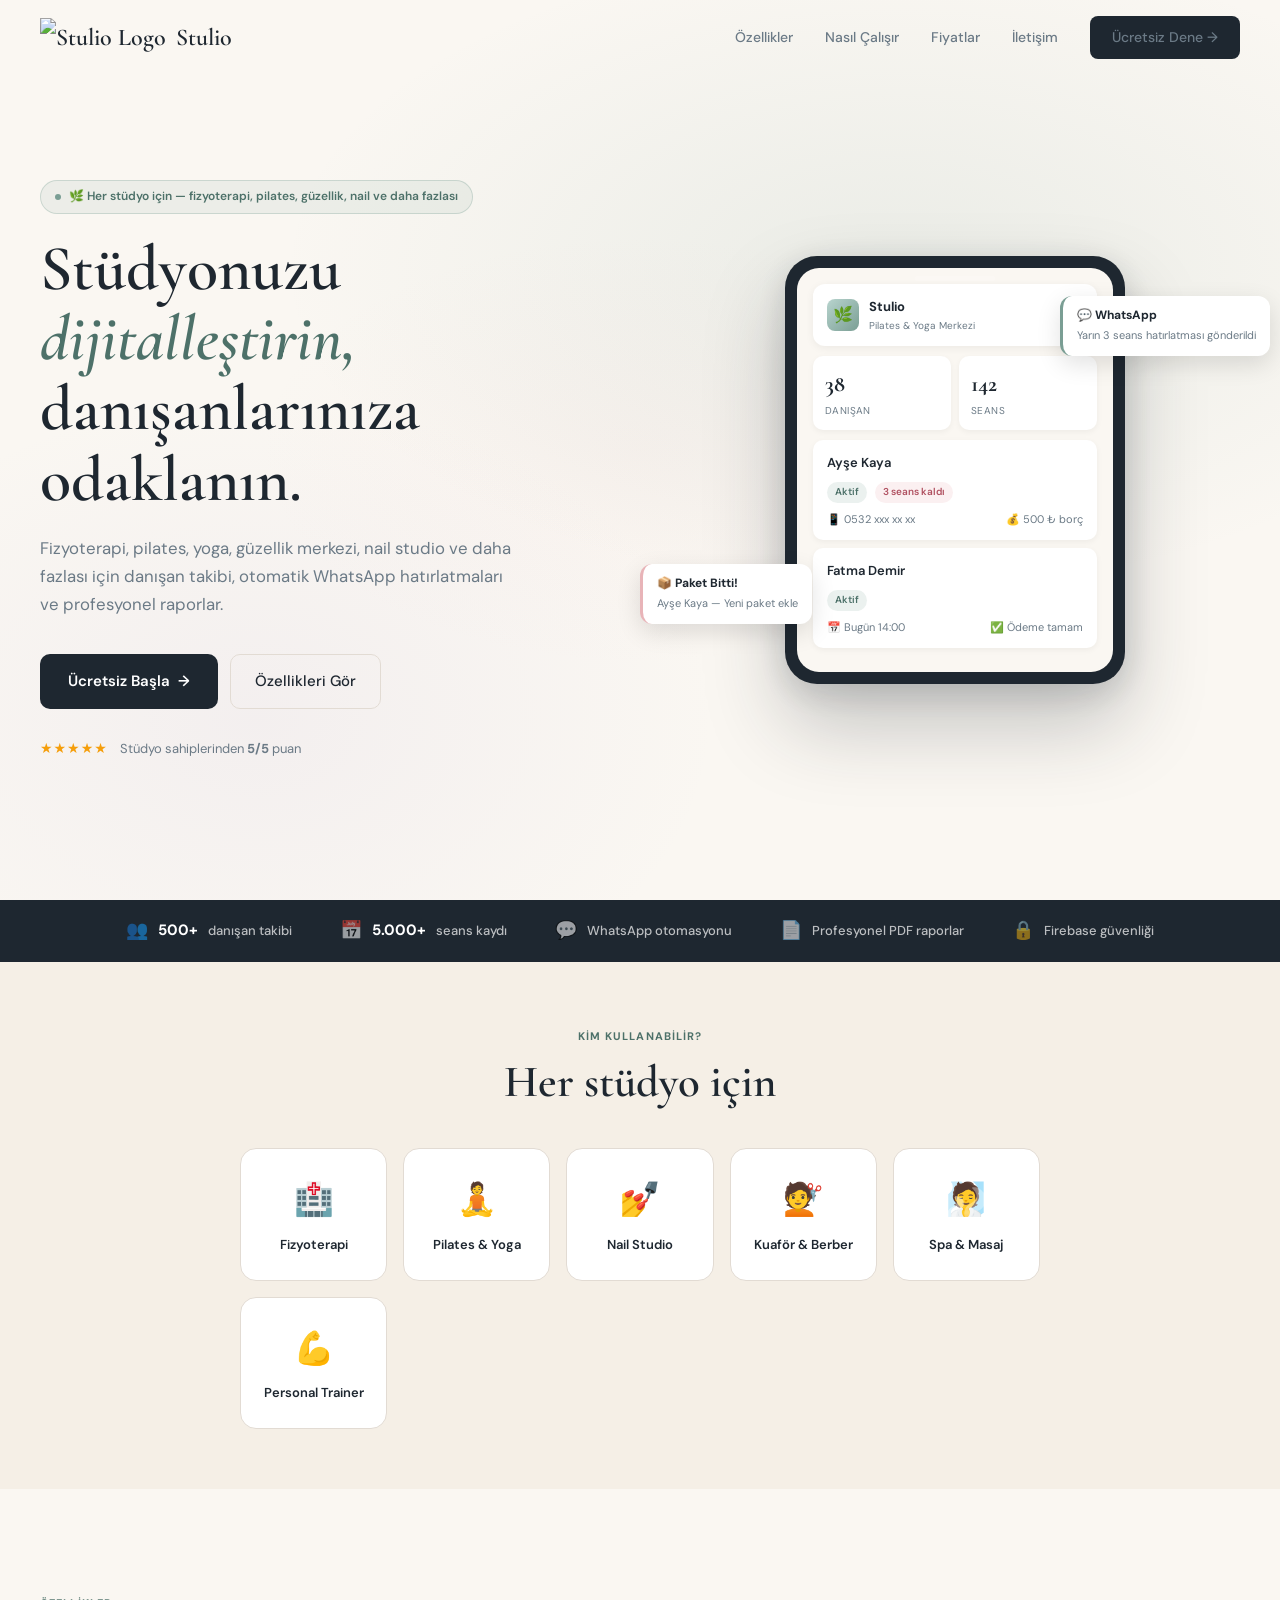
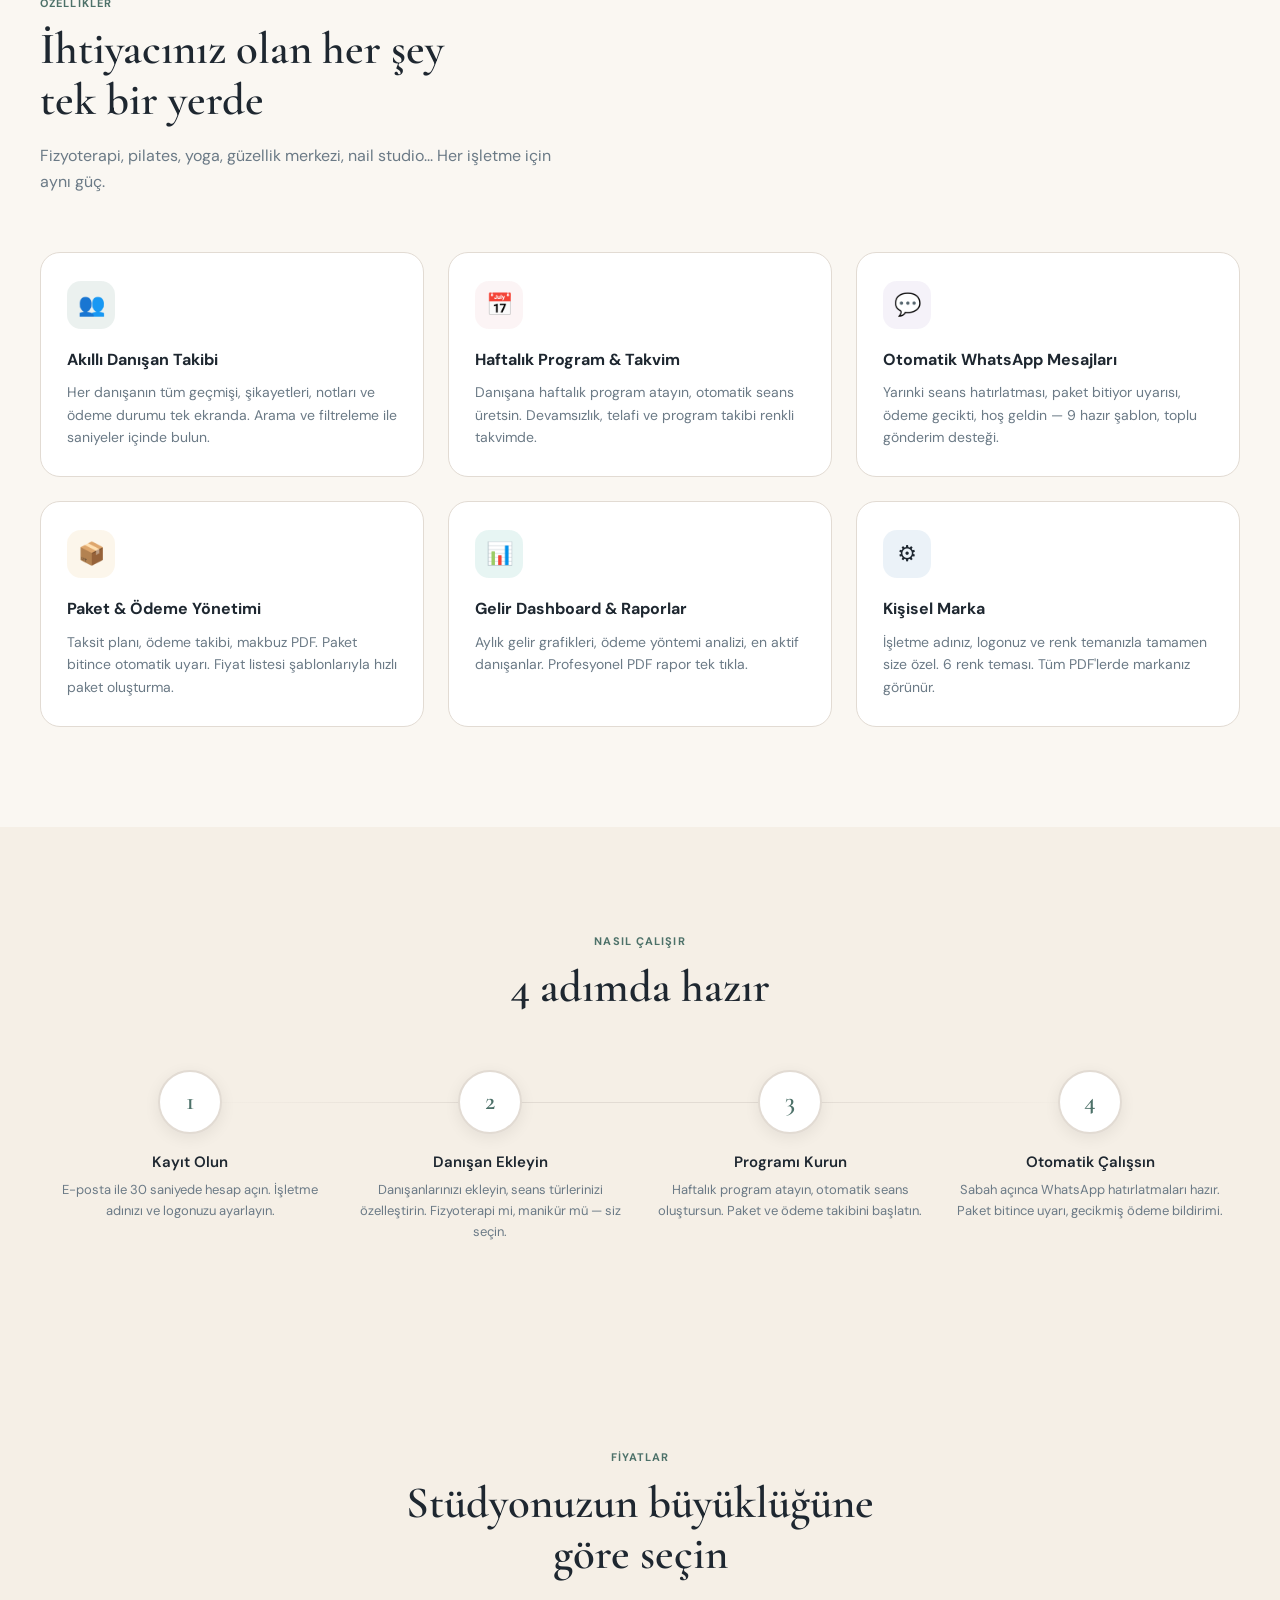
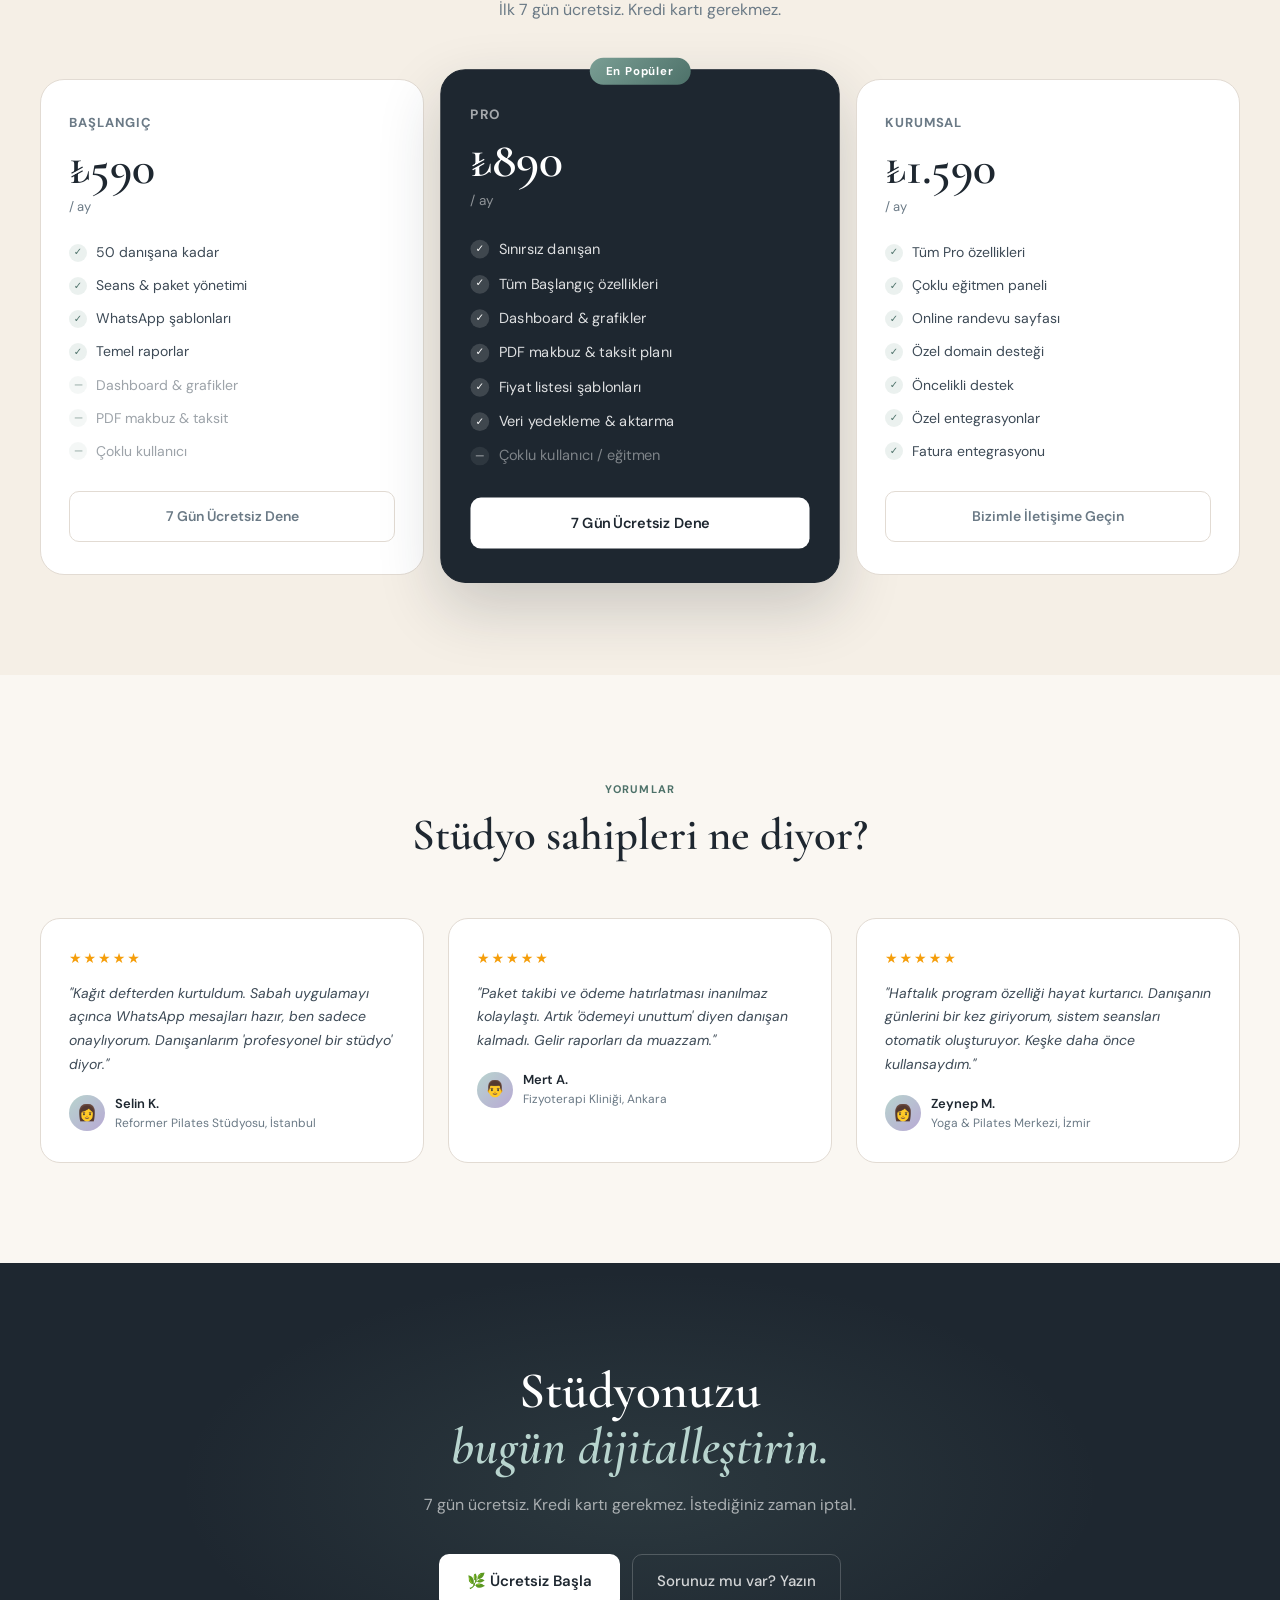
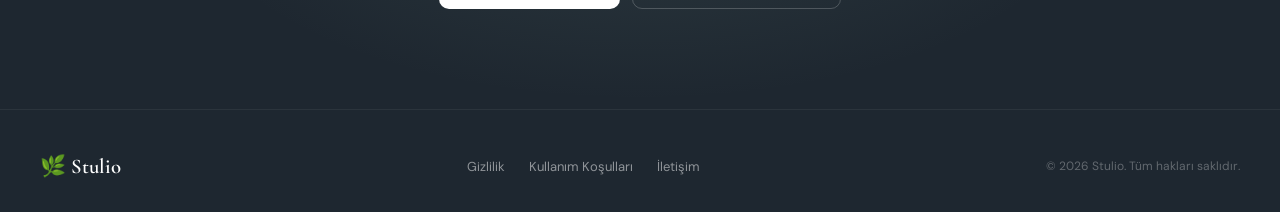
==== commit 3c7ed7eb: "Fix HTML formatting in index.html" ====
--- a/index.html
+++ b/index.html
@@ -499,7 +499,6 @@
     <img src="logonun_yolu.png" alt="Stulio Logo" class="nav-logo-img">
     Stulio
   </a>
-</nav>
   
   <div class="nav-links">
     <a href="#features">Özellikler</a>
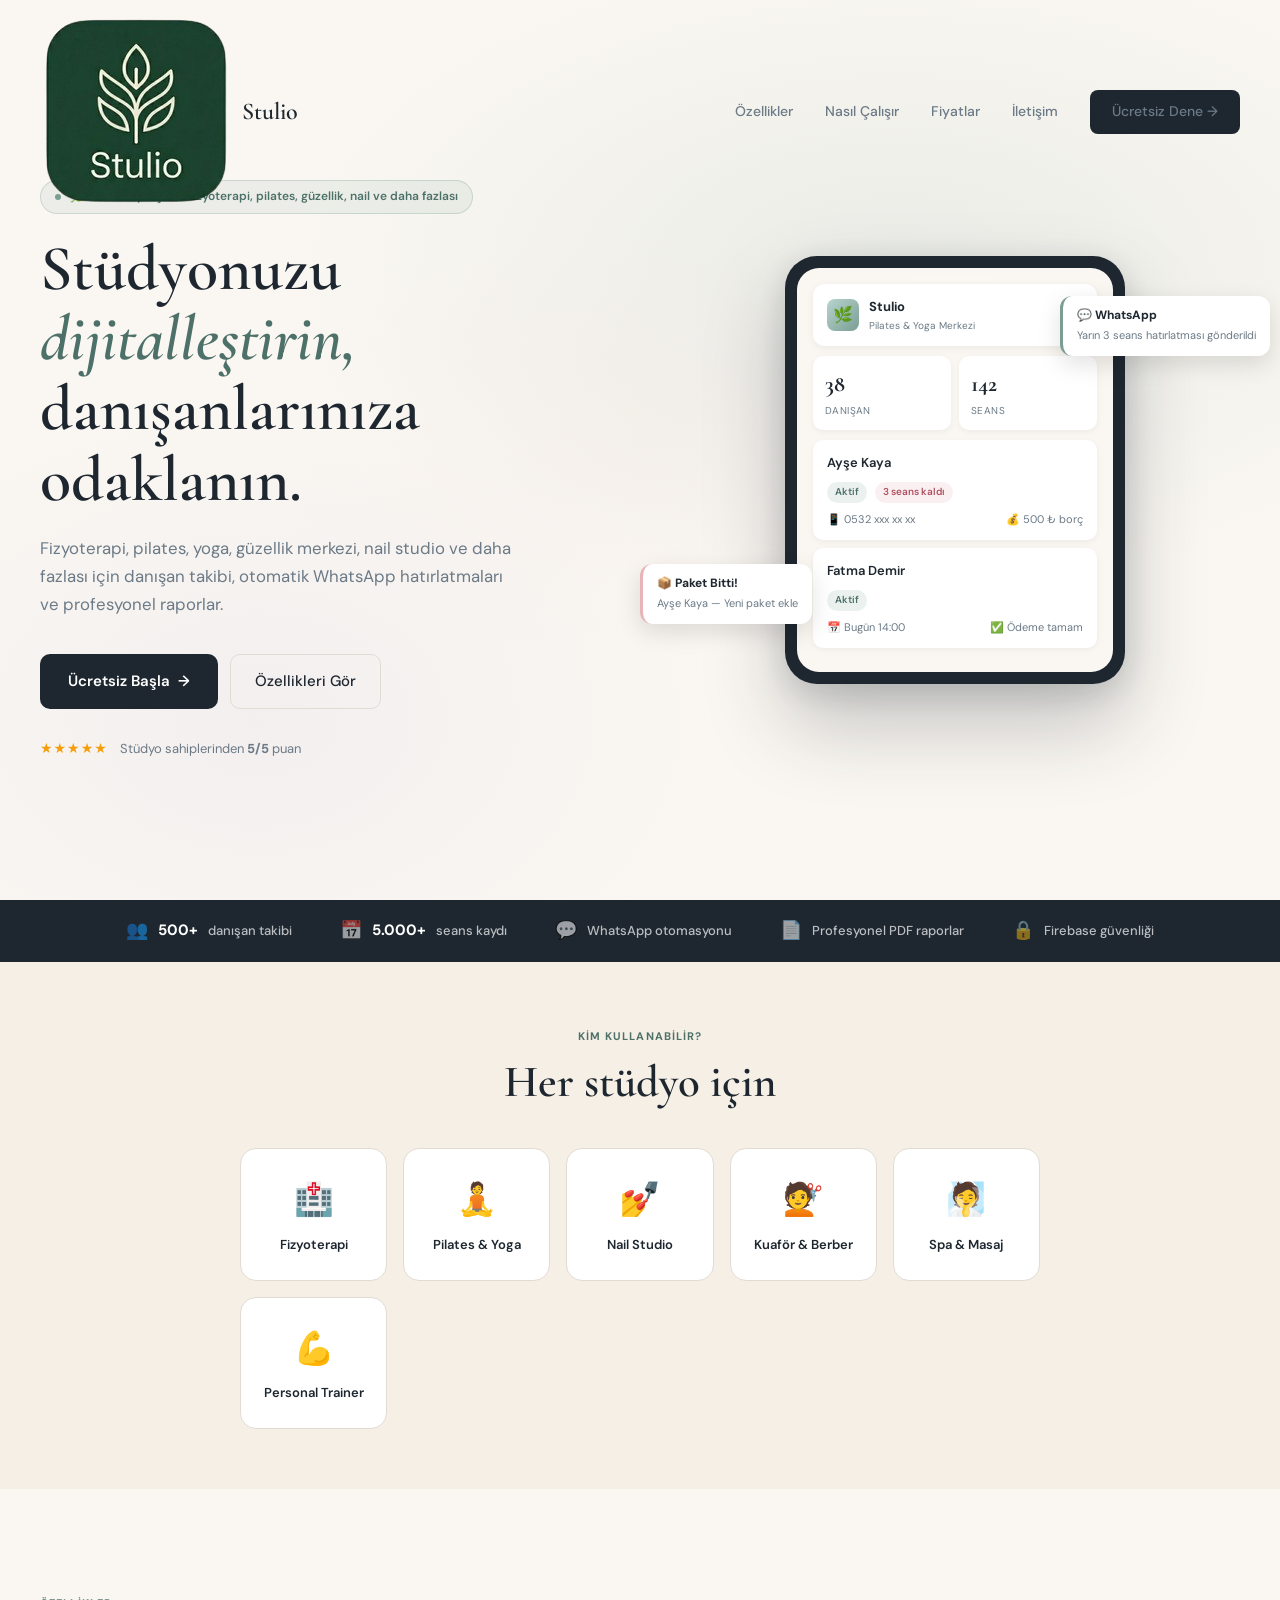
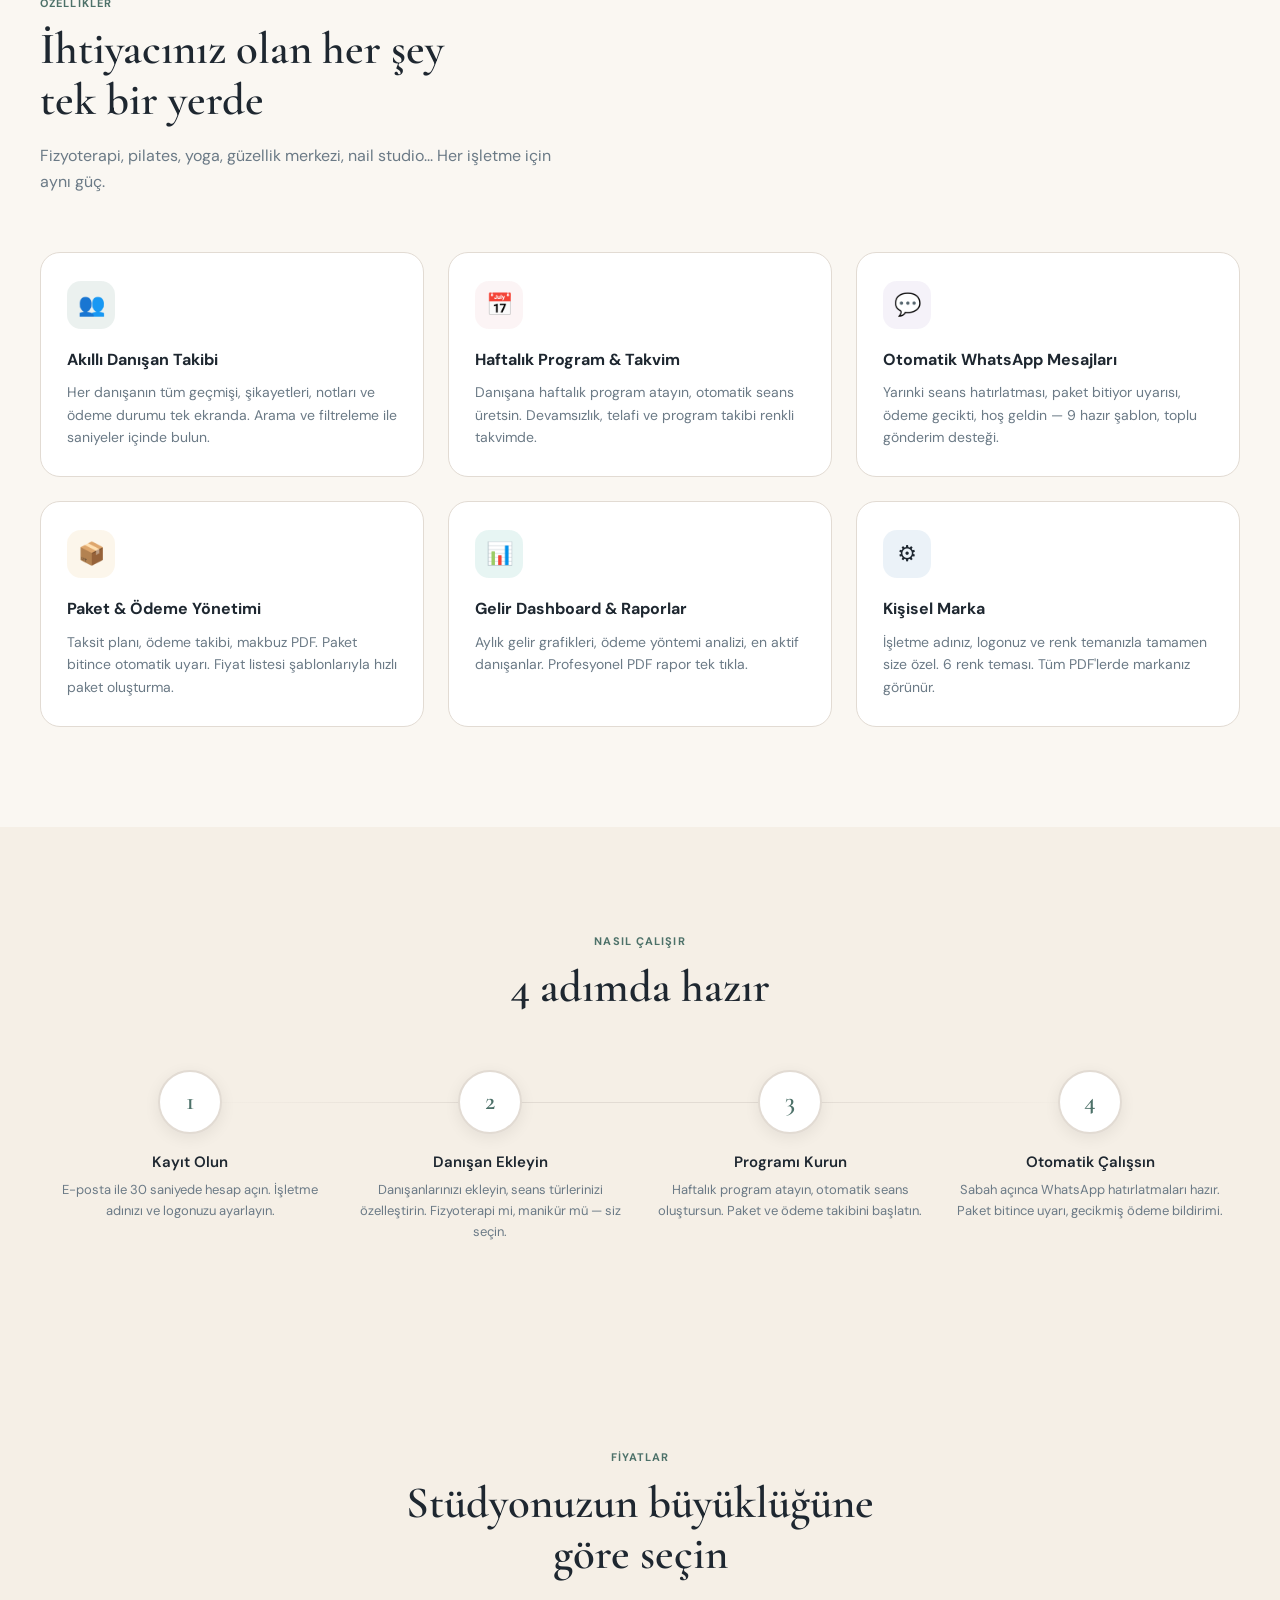
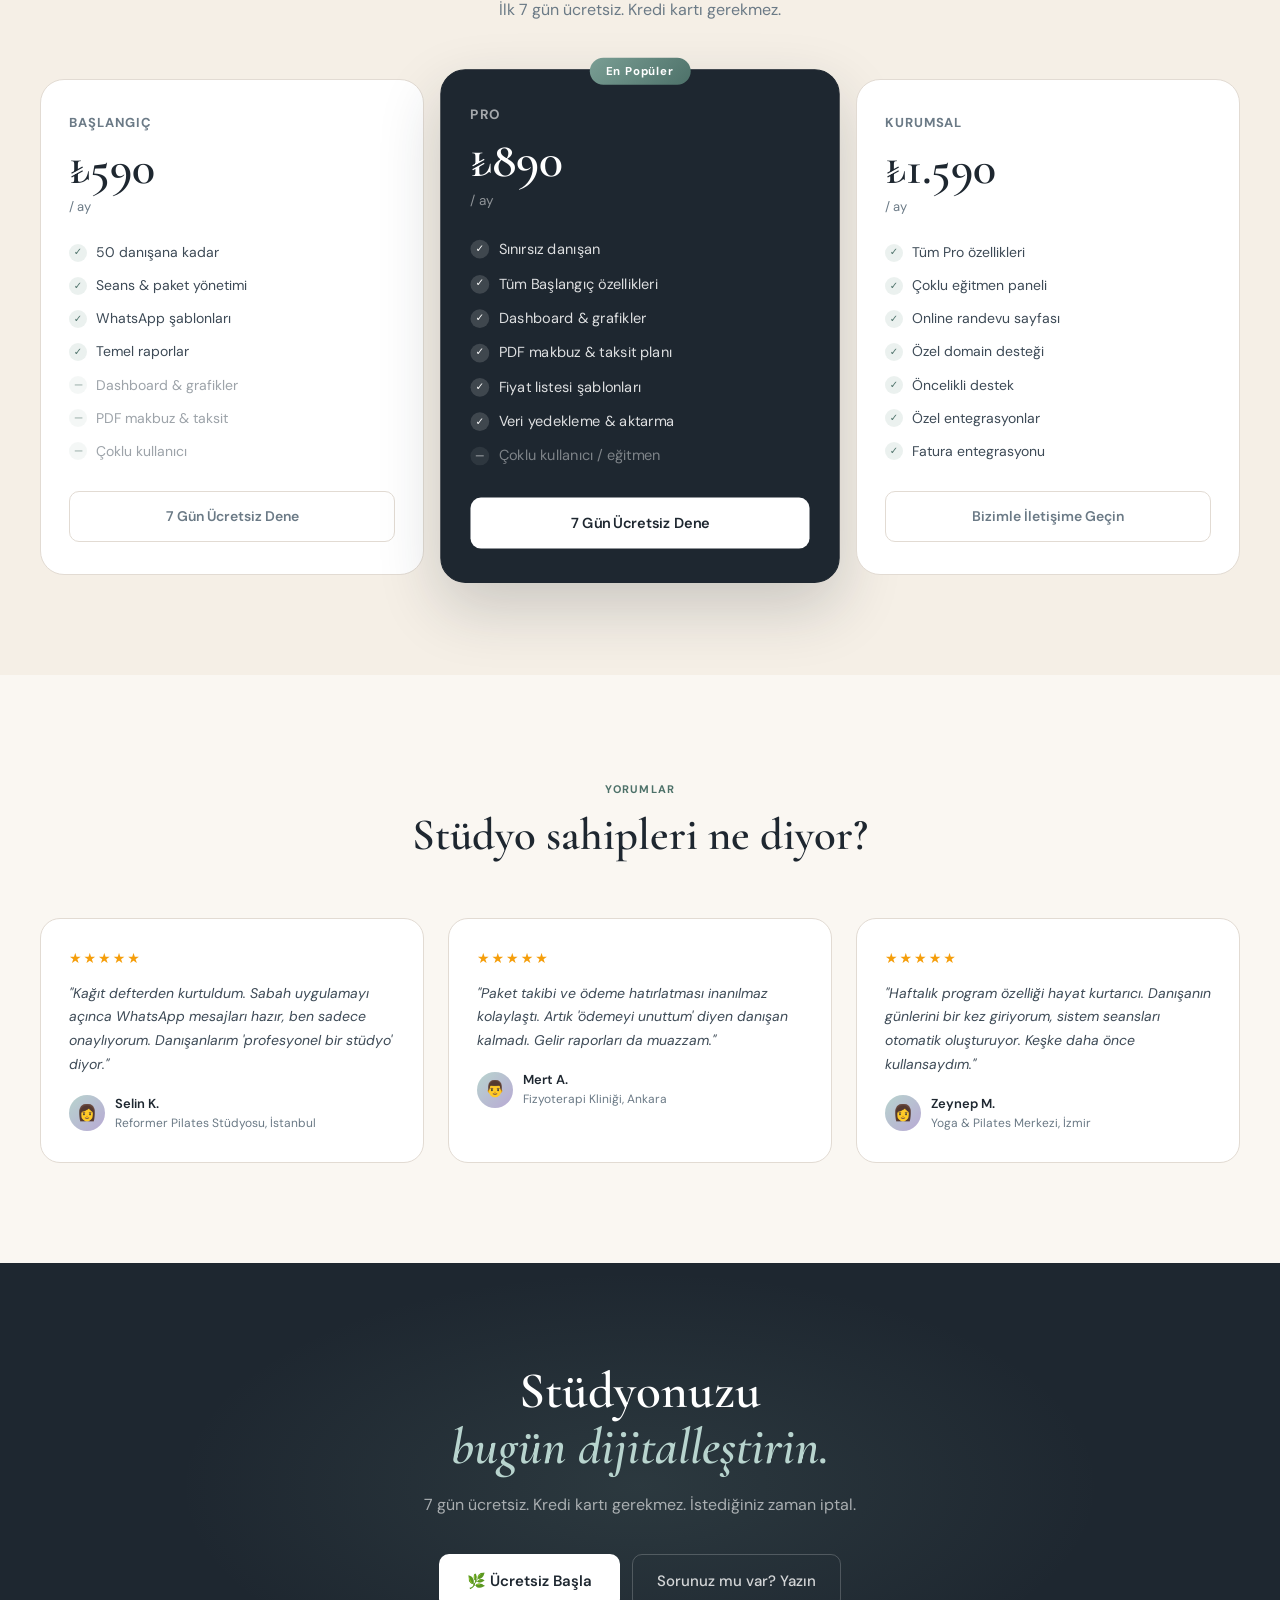
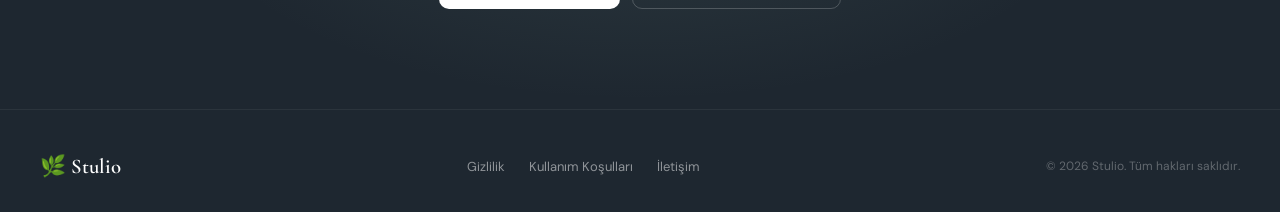
==== commit 39182083: "Update logo image source in navigation" ====
--- a/index.html
+++ b/index.html
@@ -496,7 +496,7 @@
 <!-- Nav -->
 <nav id="nav">
   <a href="#" class="nav-logo">
-    <img src="logonun_yolu.png" alt="Stulio Logo" class="nav-logo-img">
+    <img src="icon-192.png" alt="Stulio Logo" class="nav-logo-img">
     Stulio
   </a>
   
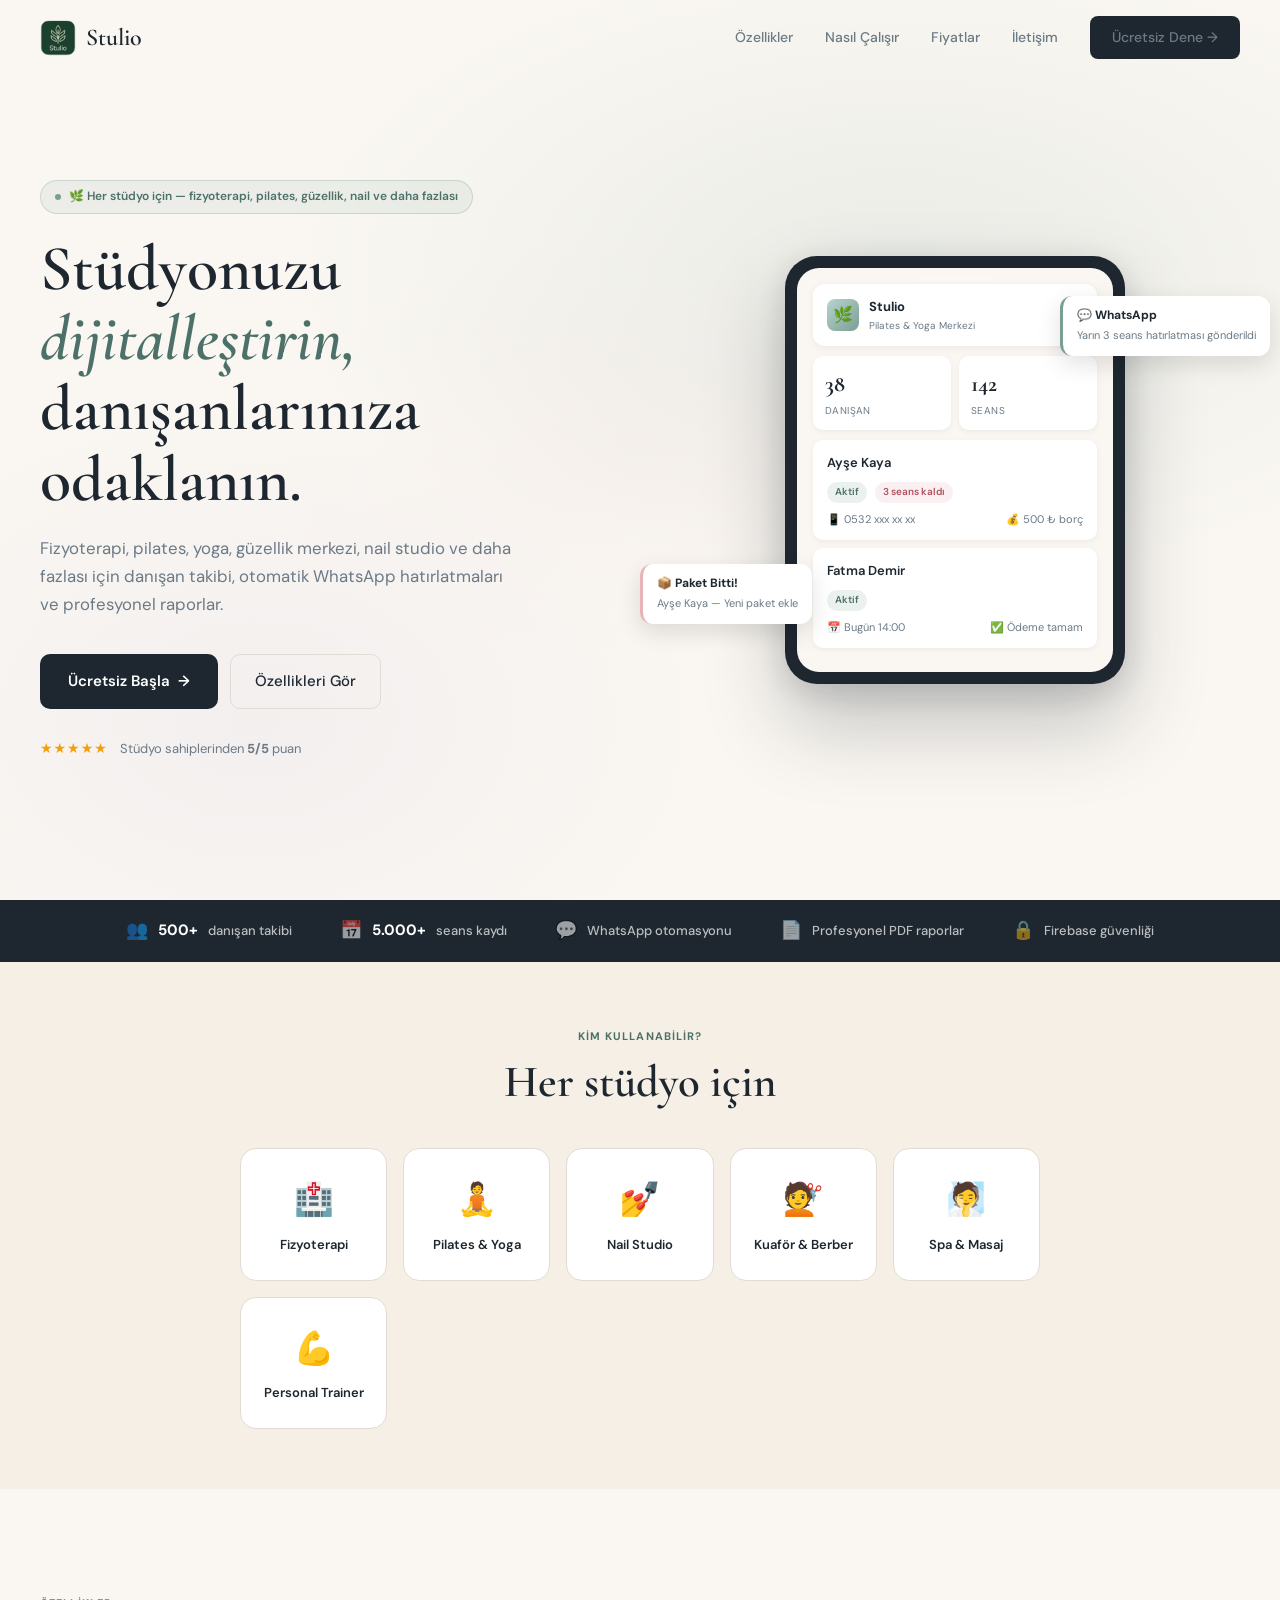
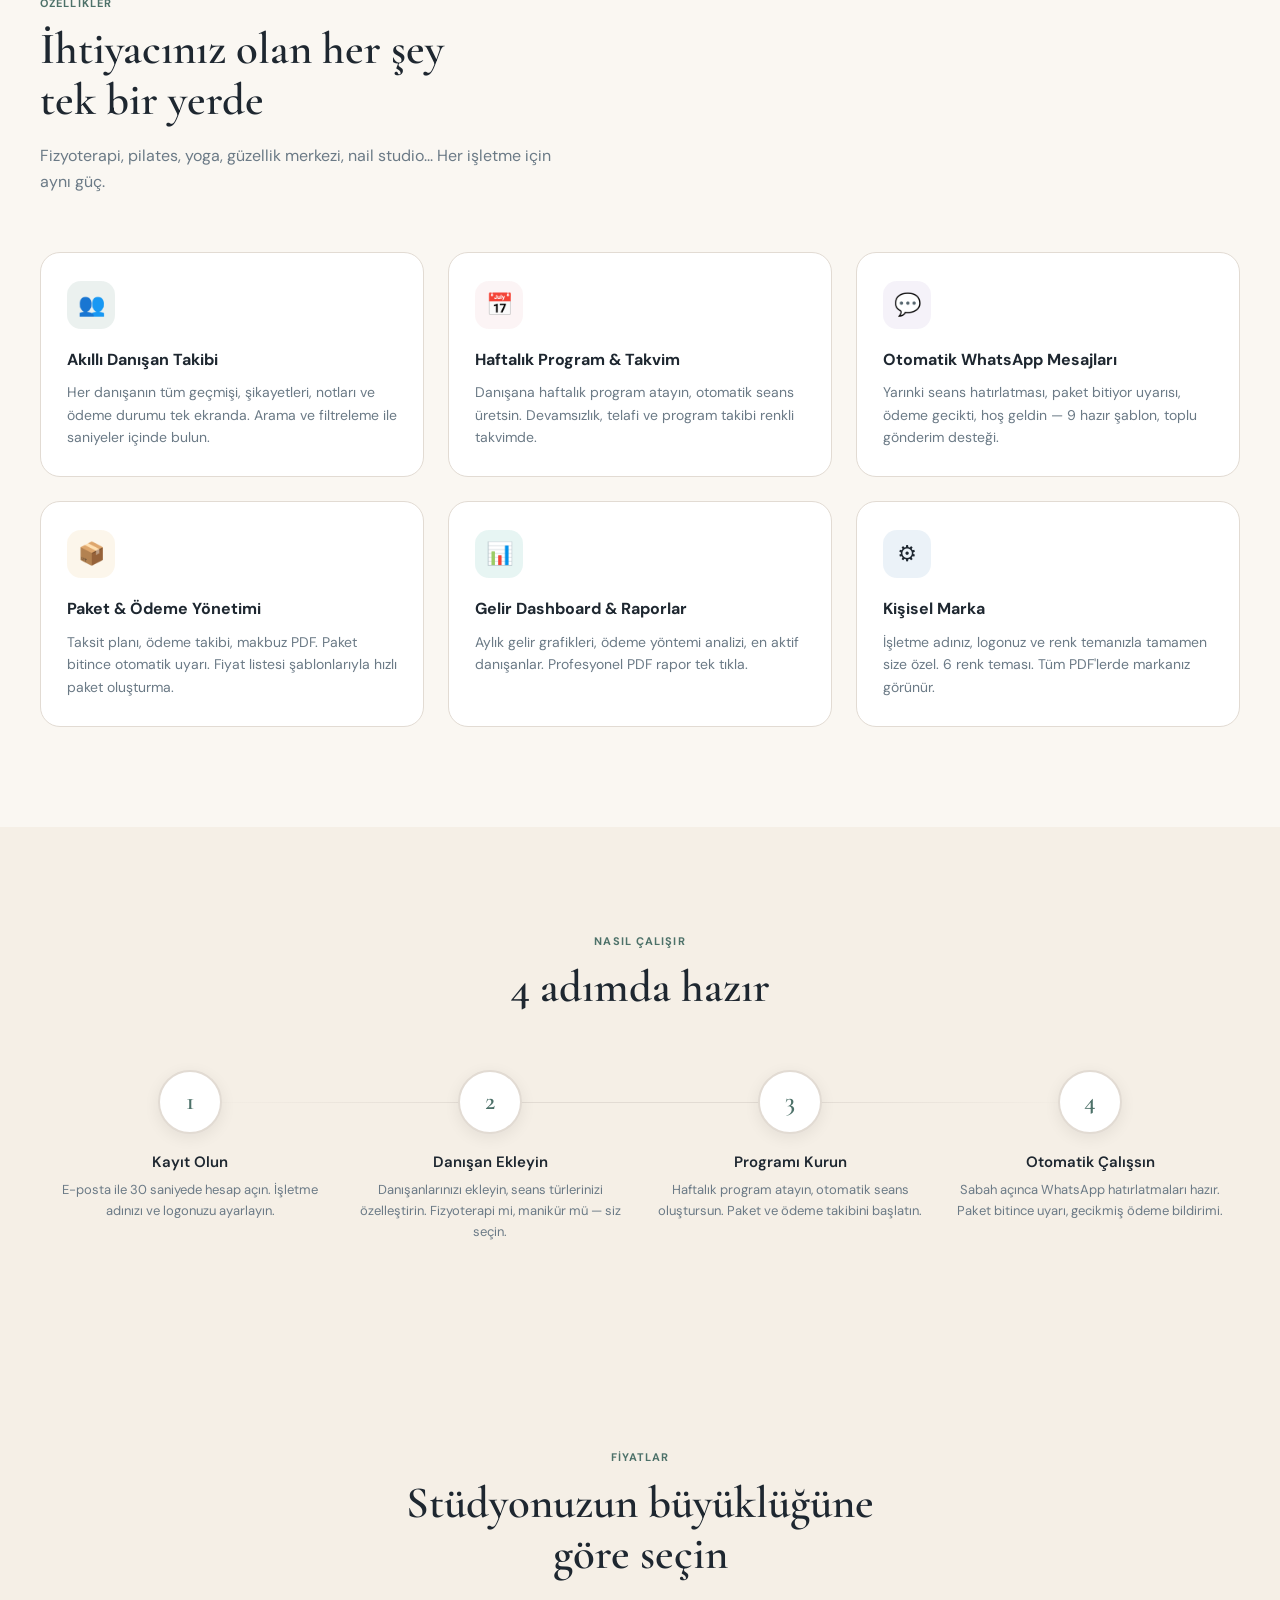
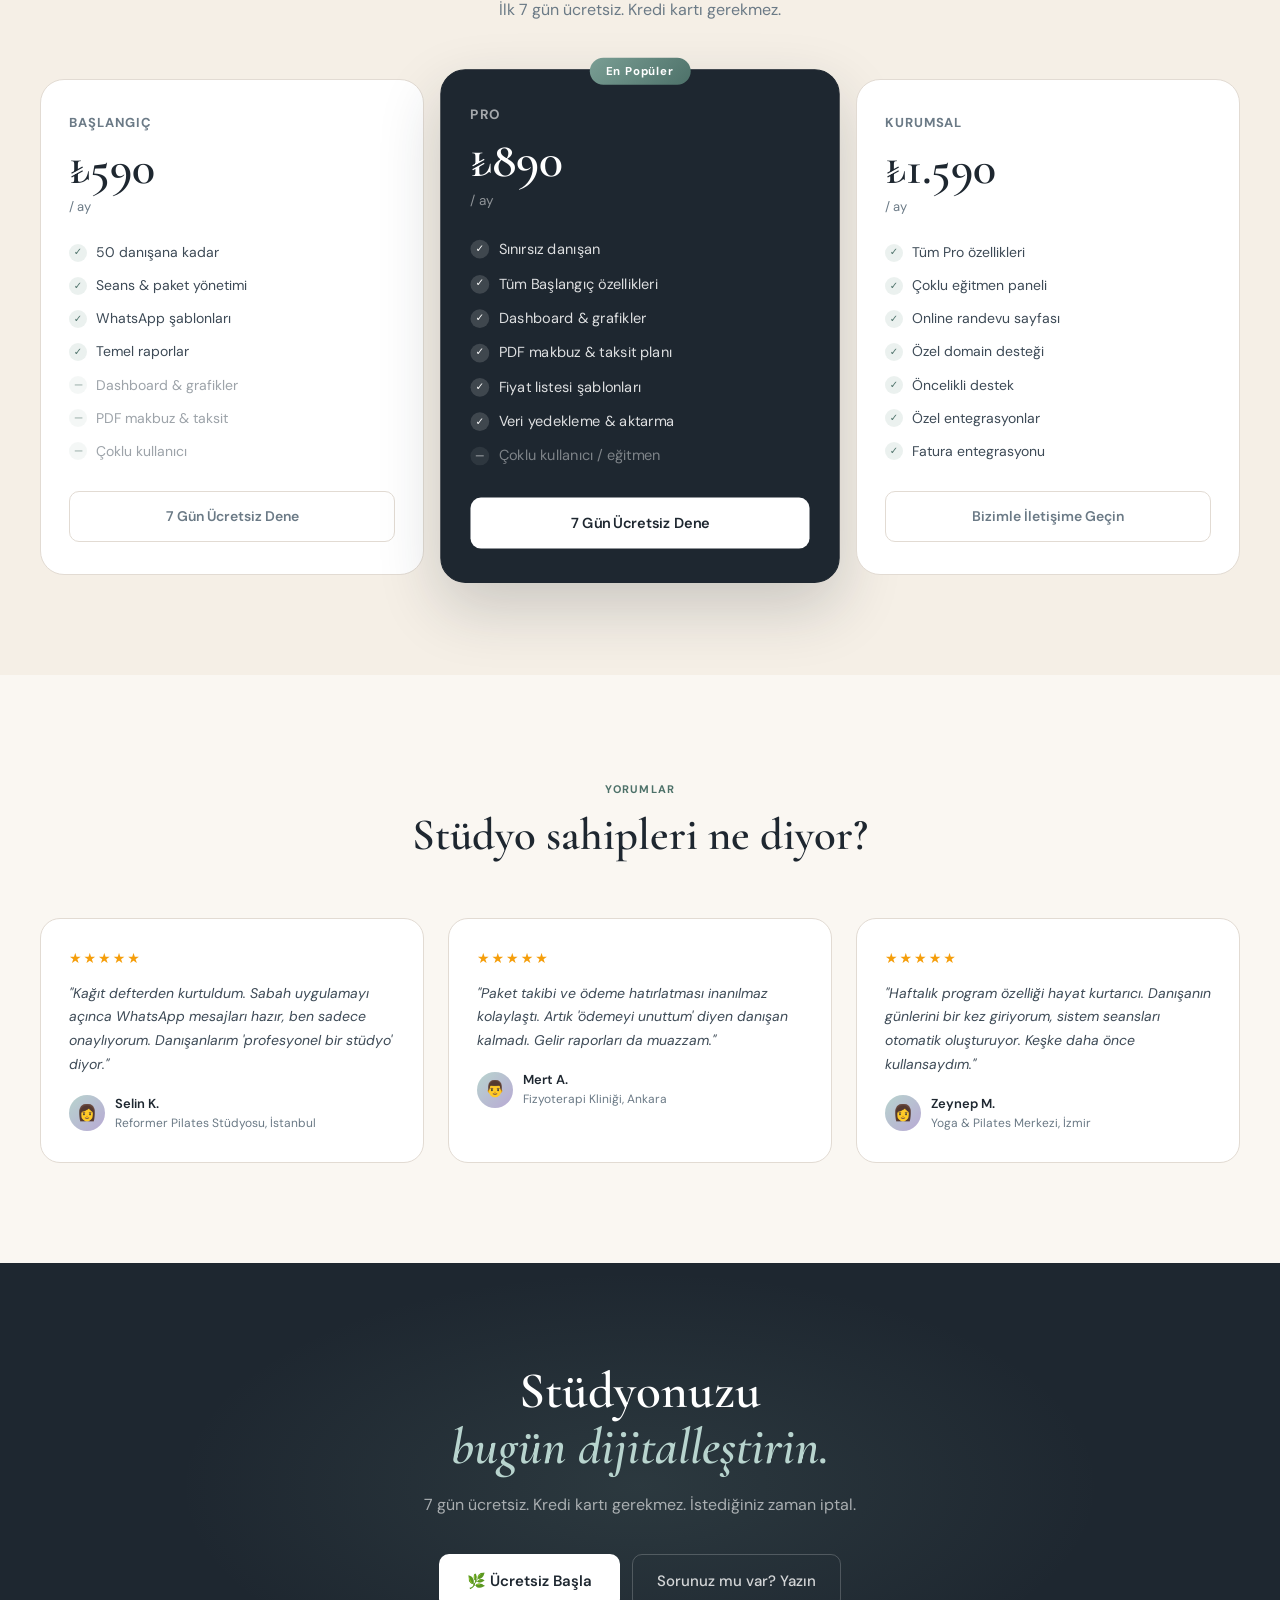
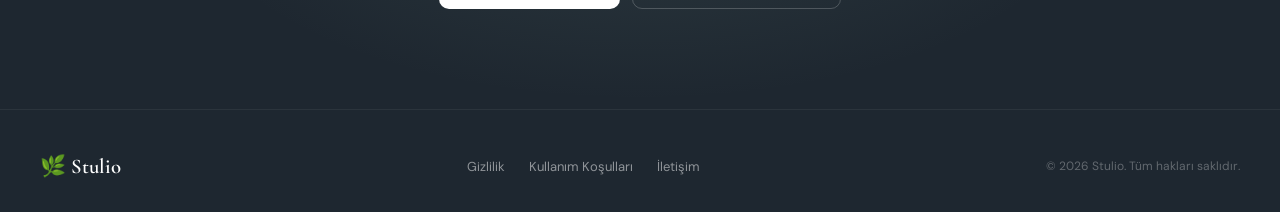
==== commit 9a58c89d: "Update index.html" ====
--- a/index.html
+++ b/index.html
@@ -78,6 +78,12 @@
   border-radius:10px;
   display:flex; align-items:center; justify-content:center;
   font-size:18px;
+}
+.nav-logo-img {
+  width: 36px;
+  height: 36px;       
+  object-fit: contain; 
+  border-radius: 8px; 
 }
 .nav-links { display:flex; gap:32px; align-items:center; }
 .nav-links a {
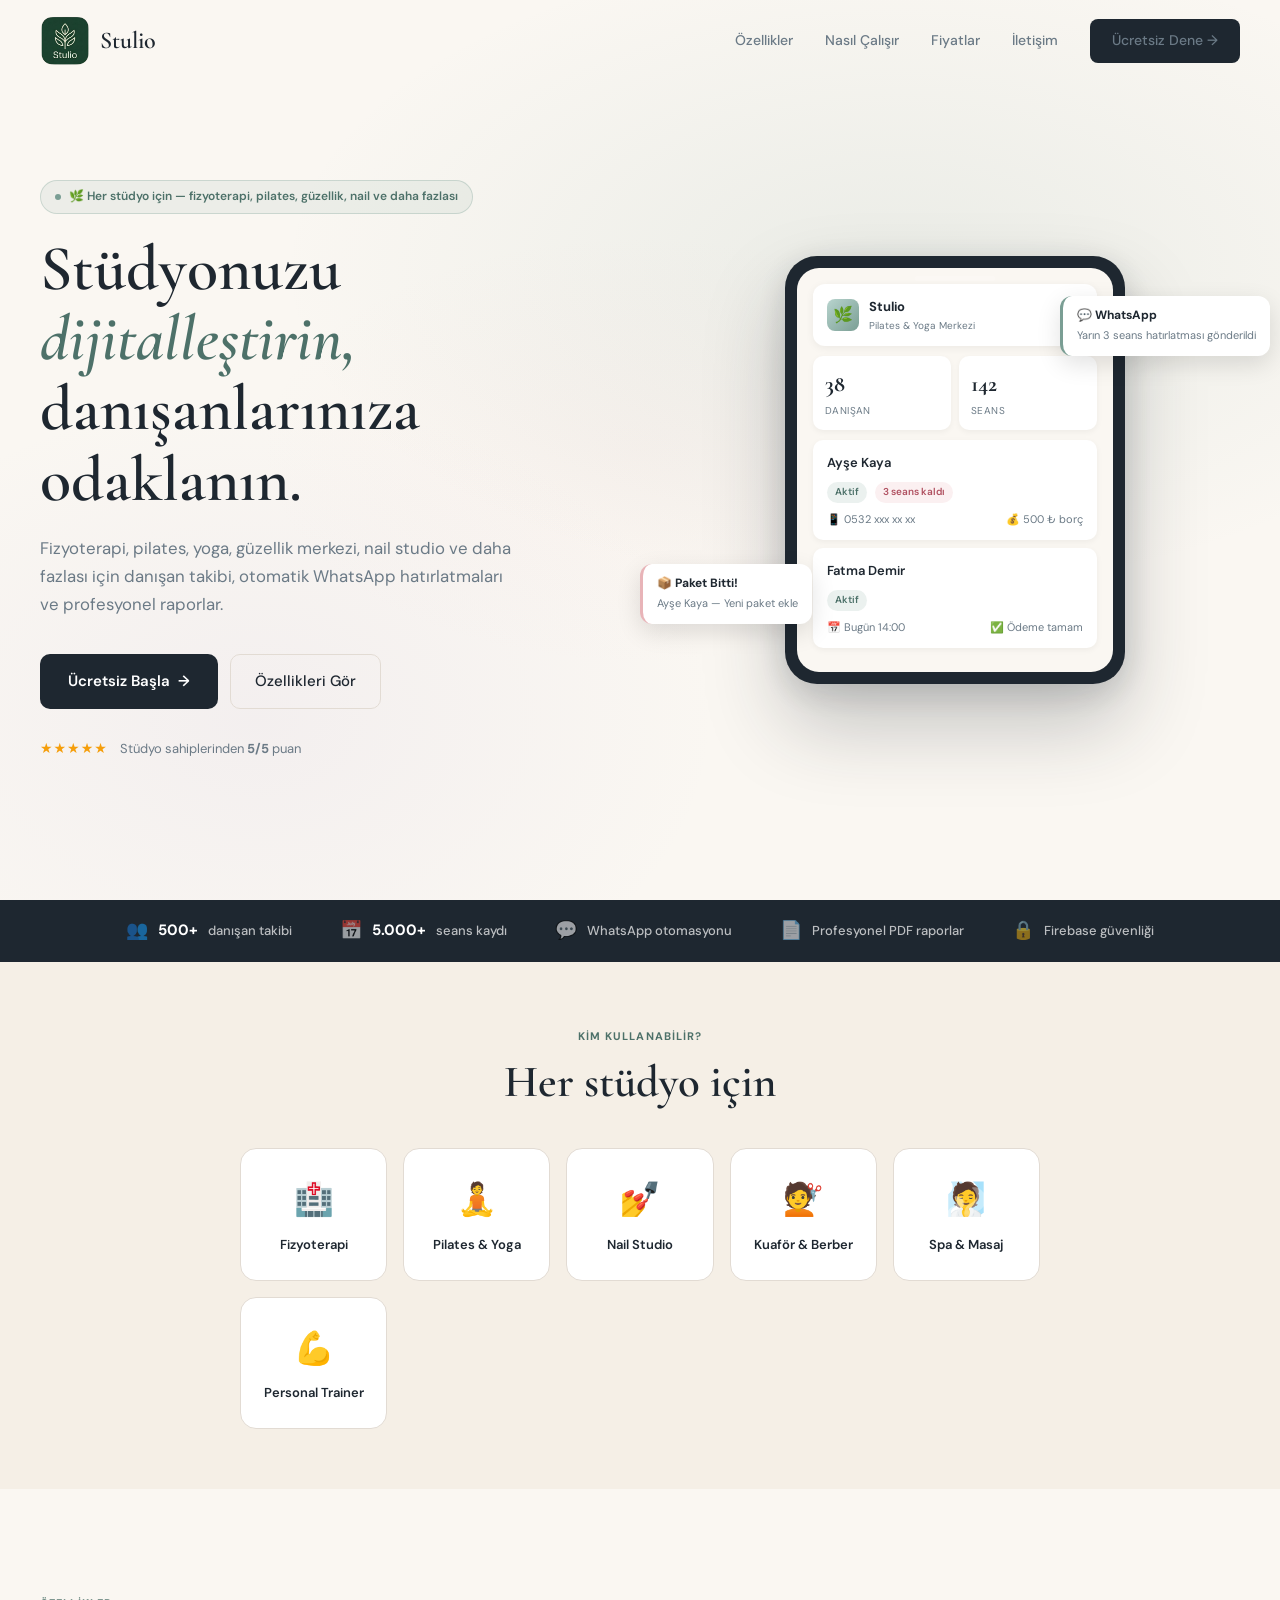
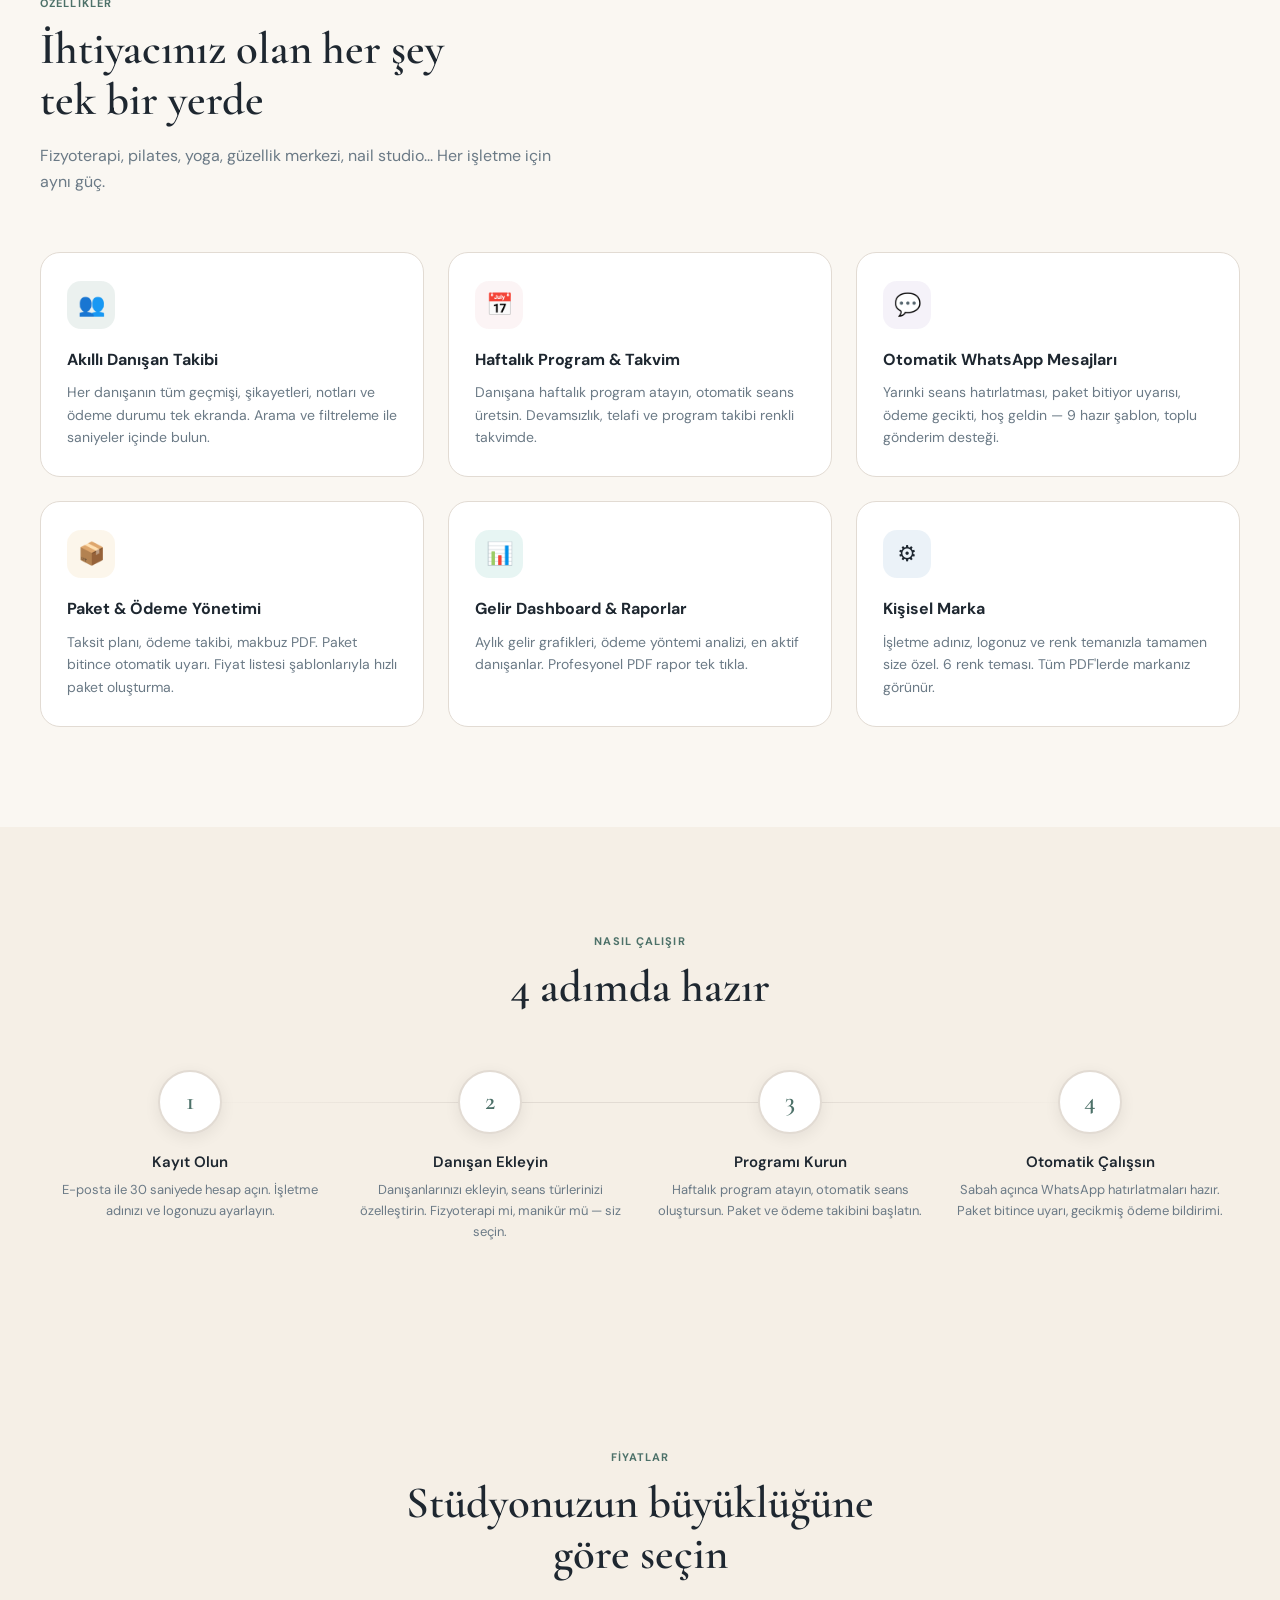
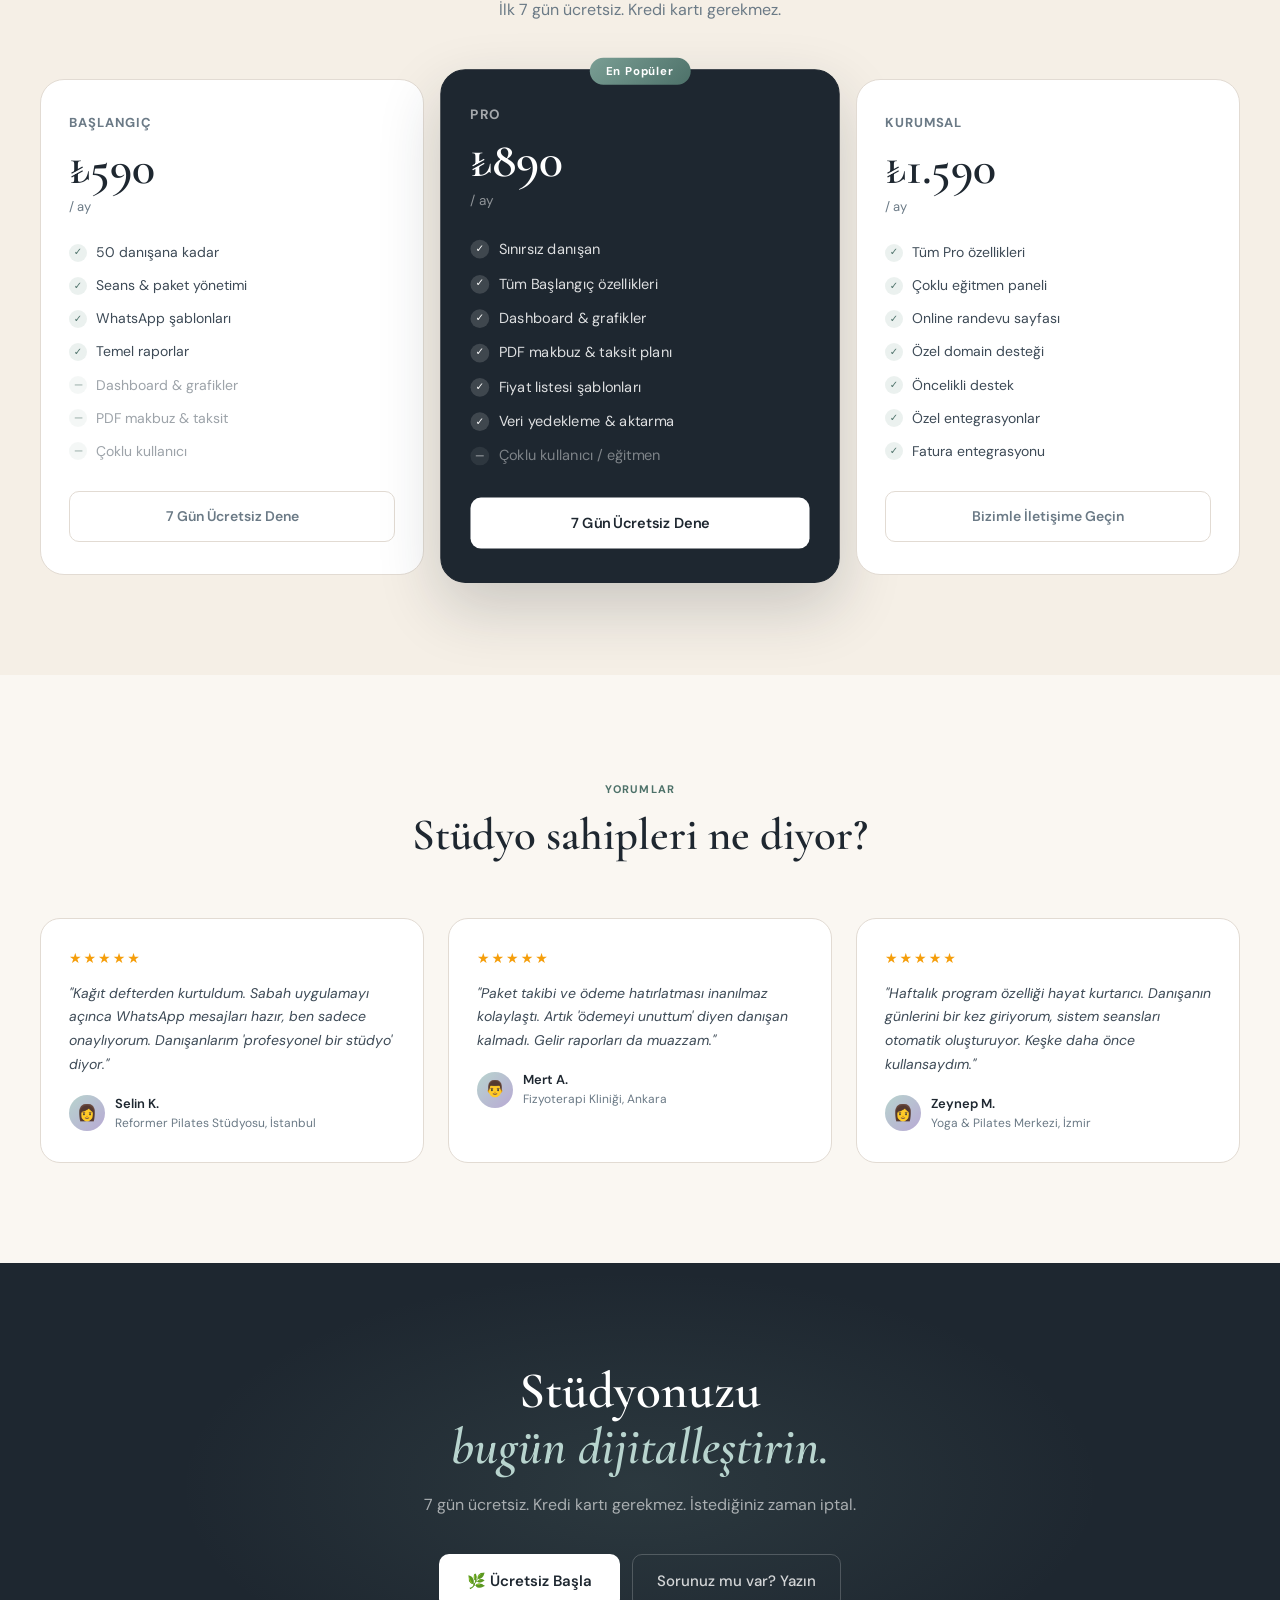
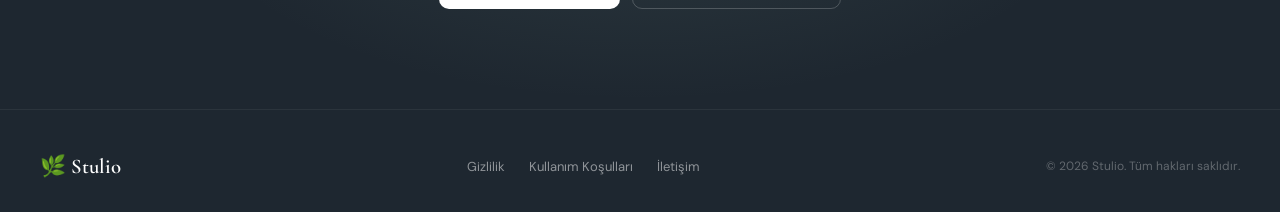
==== commit 299edcfb: "Update index.html" ====
--- a/index.html
+++ b/index.html
@@ -80,8 +80,8 @@
   font-size:18px;
 }
 .nav-logo-img {
-  width: 36px;
-  height: 36px;       
+  width: 50px;
+  height: 50px;       
   object-fit: contain; 
   border-radius: 8px; 
 }
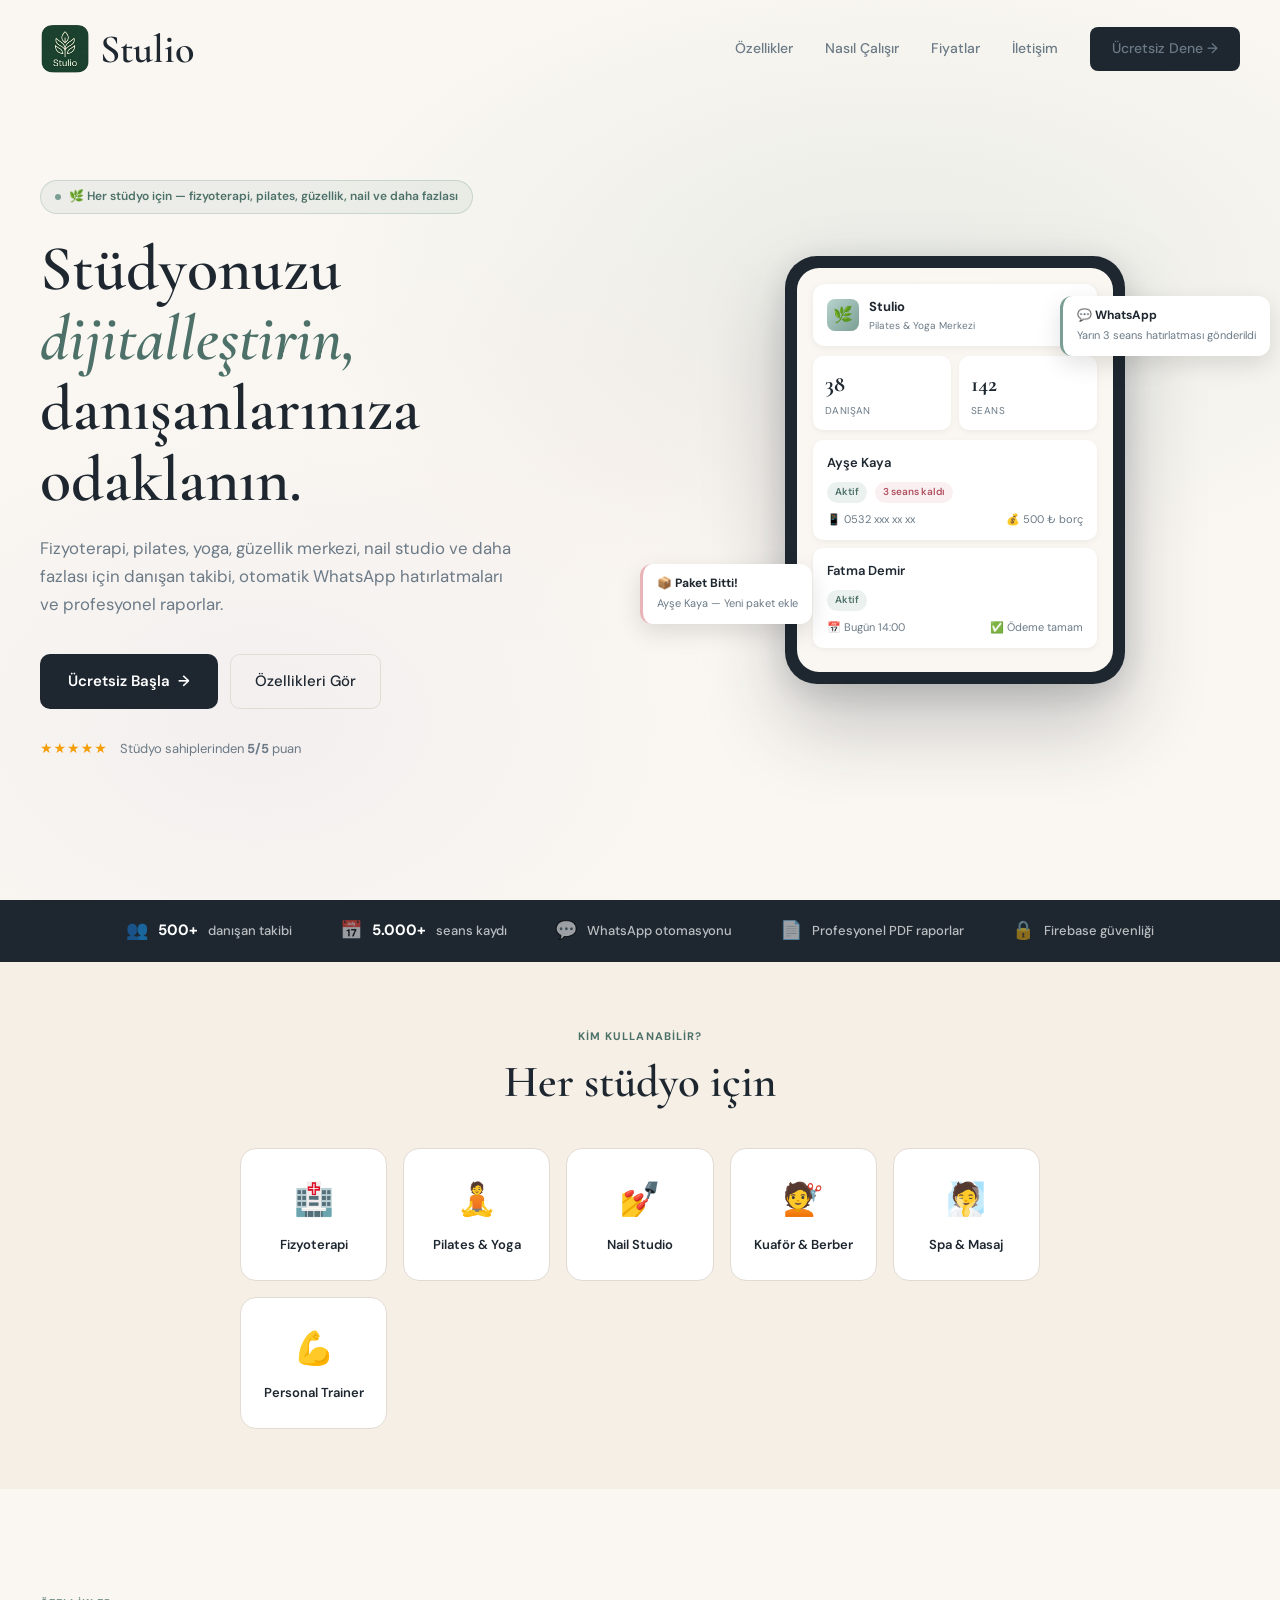
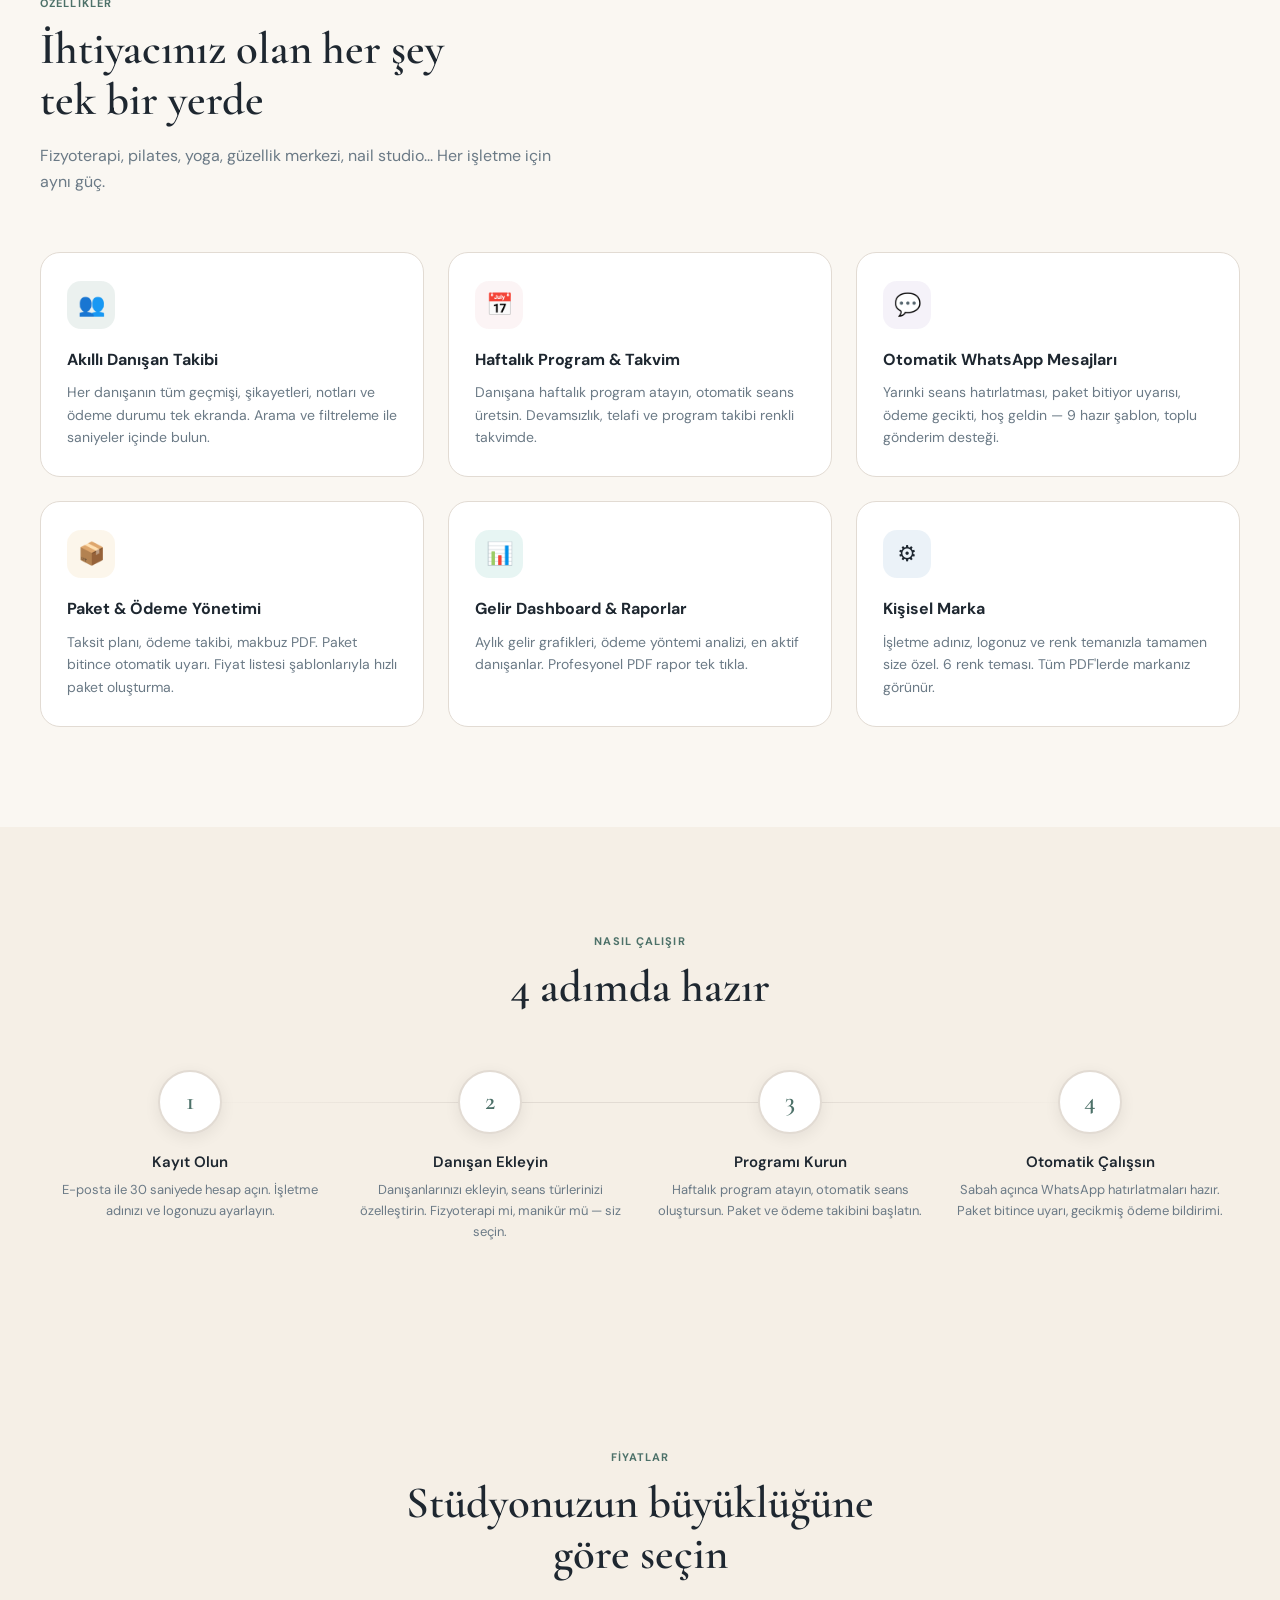
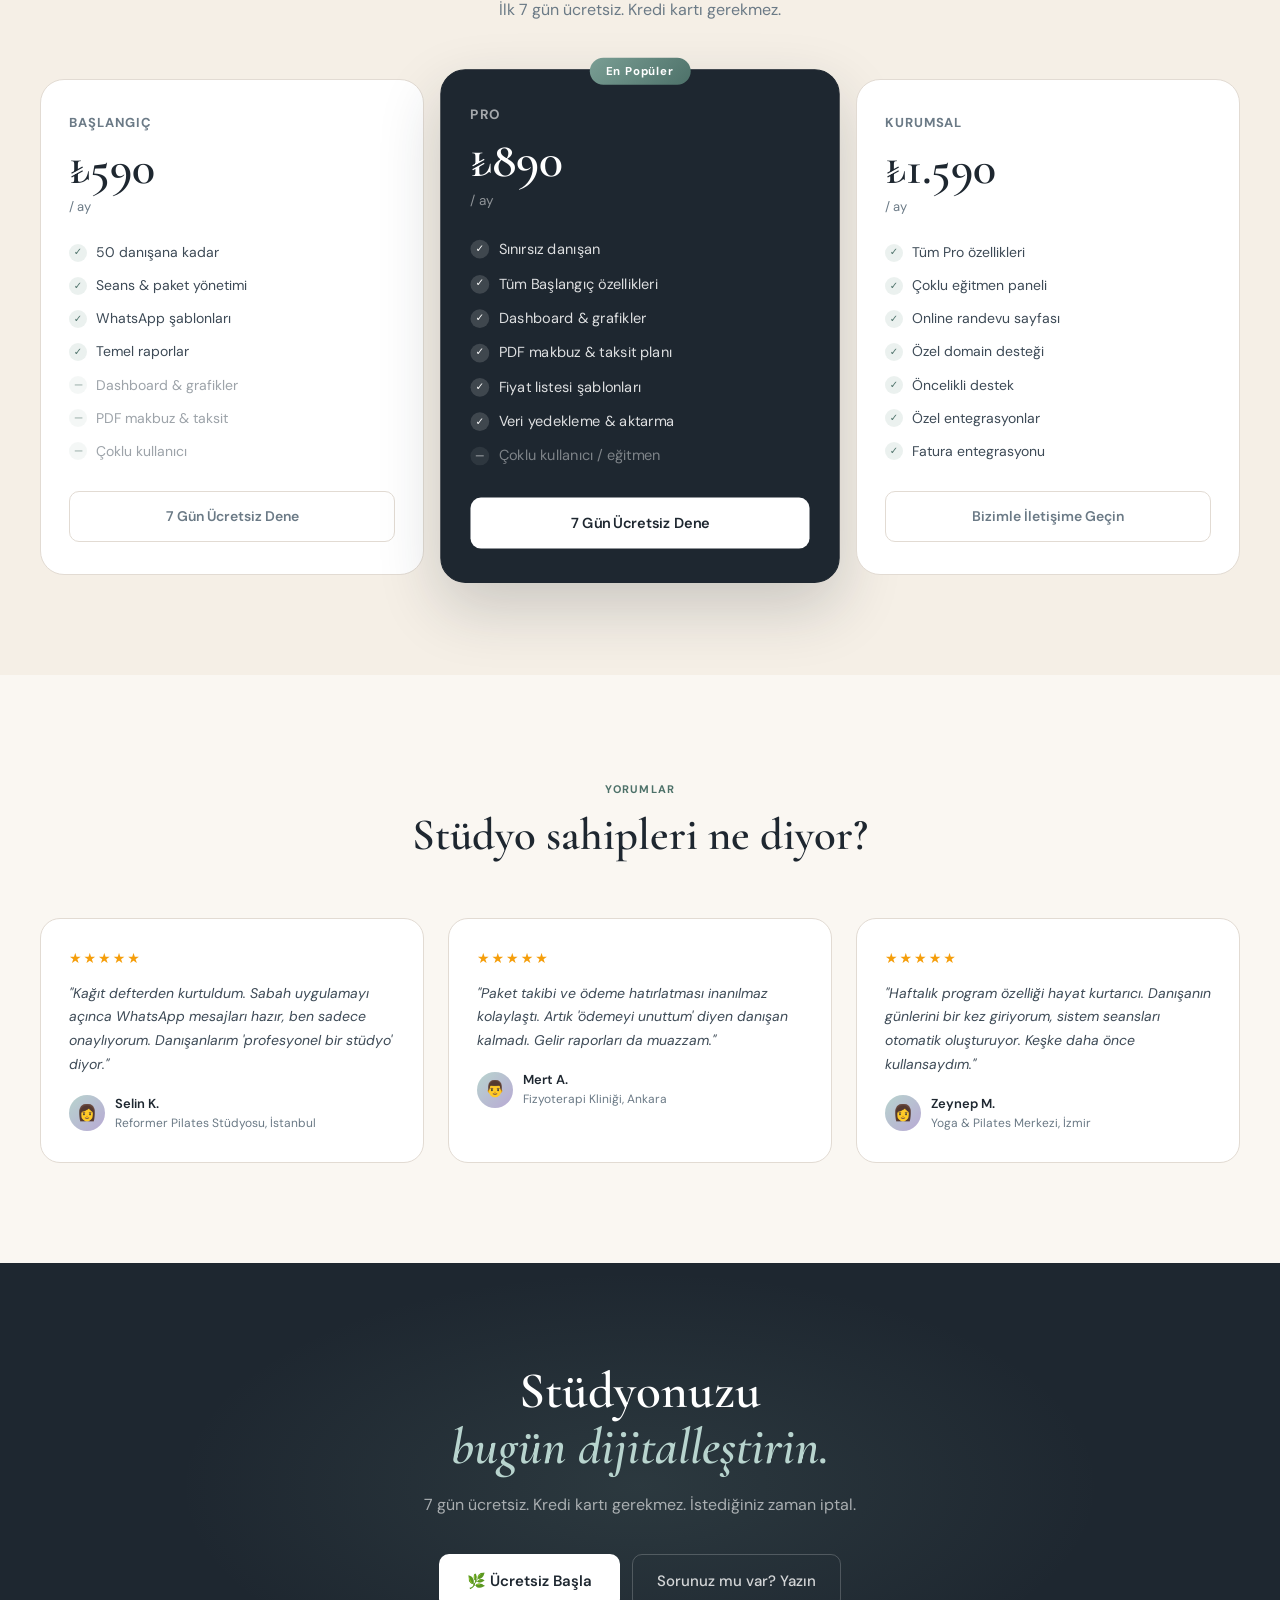
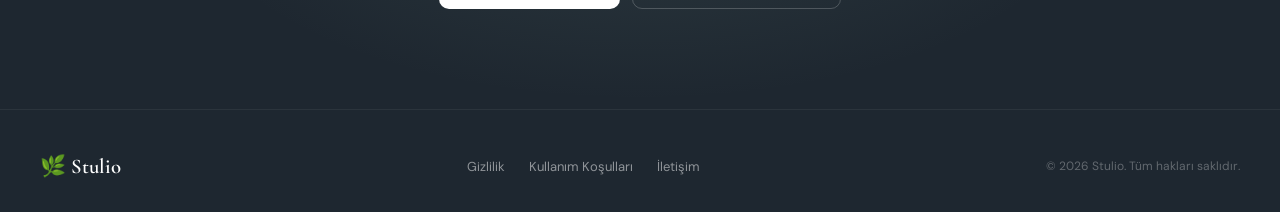
==== commit 78f8df63: "Increase font size of navigation logo" ====
--- a/index.html
+++ b/index.html
@@ -69,7 +69,7 @@
 .nav-logo {
   display:flex; align-items:center; gap:10px;
   font-family:'Cormorant Garamond',serif;
-  font-size:1.5rem; font-weight:600; color:var(--ink);
+  font-size:2.5rem; font-weight:600; color:var(--ink);
   text-decoration:none;
 }
 .nav-logo-icon {
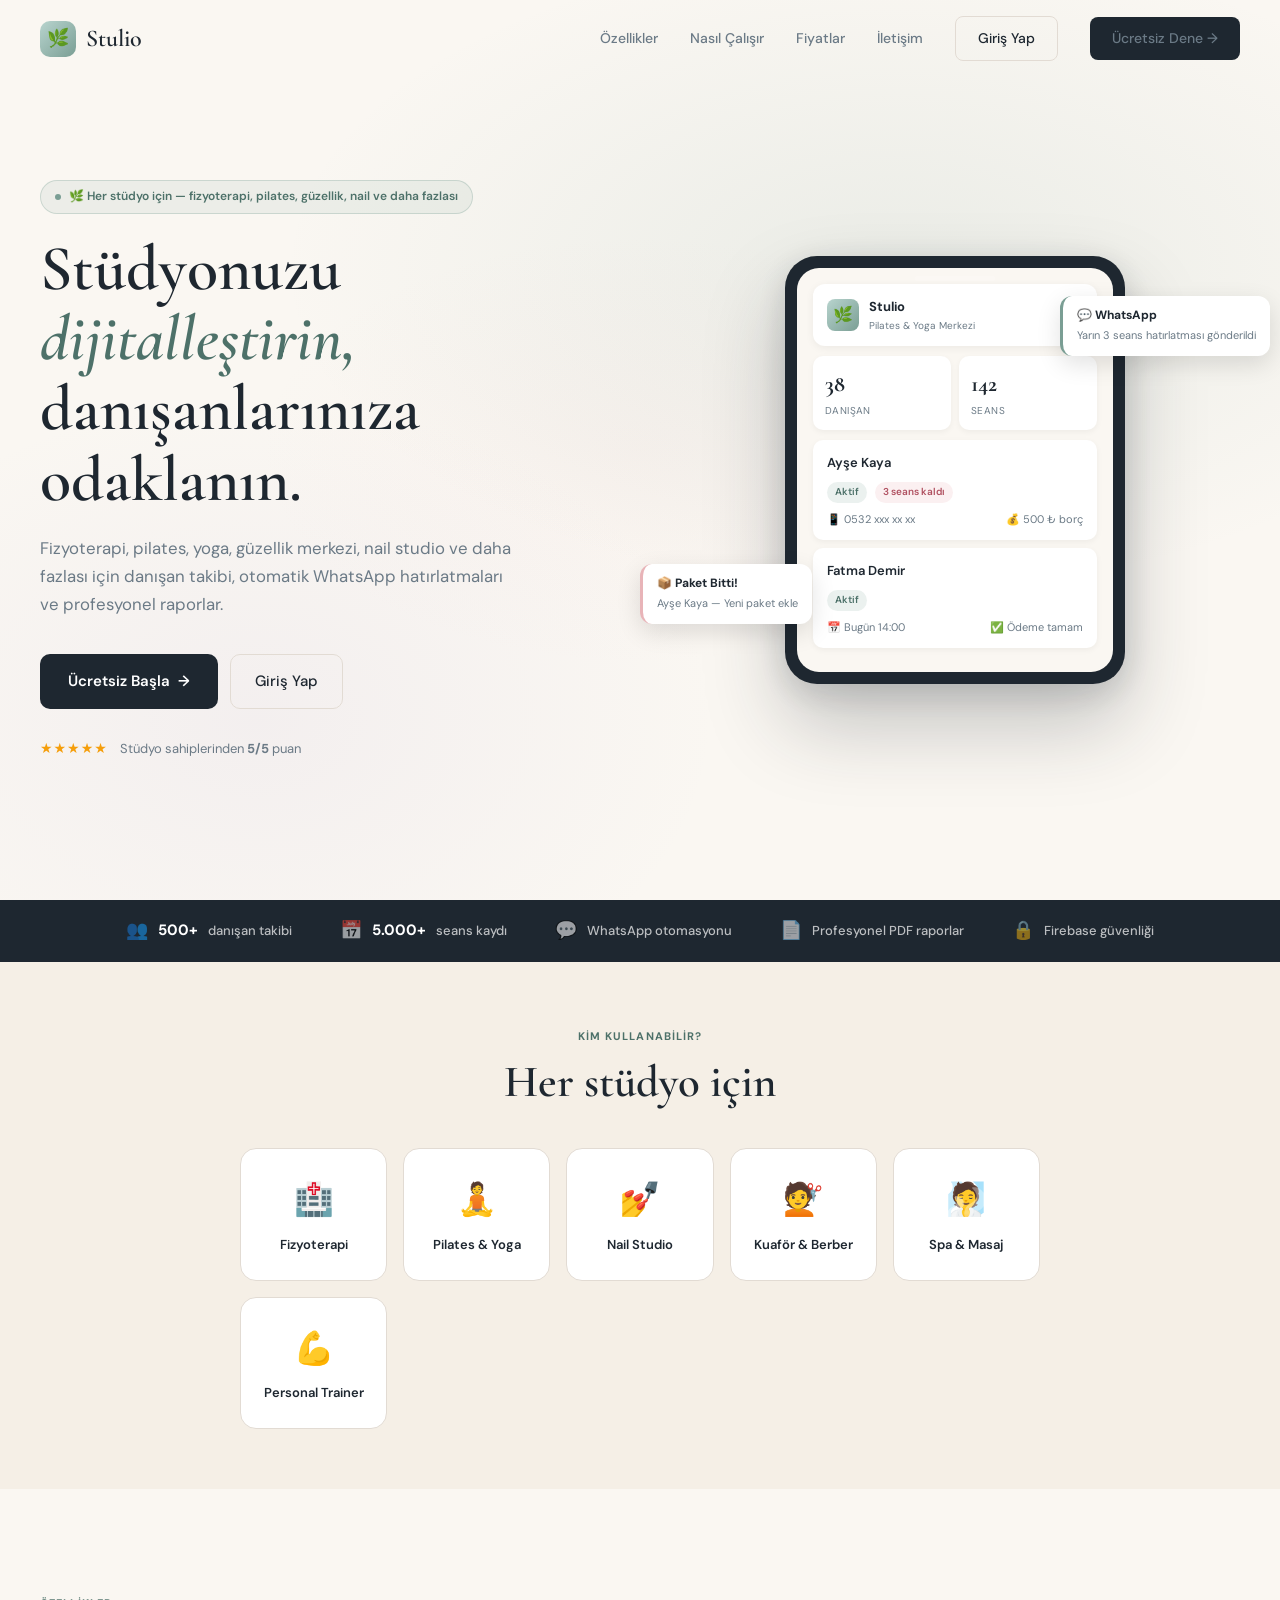
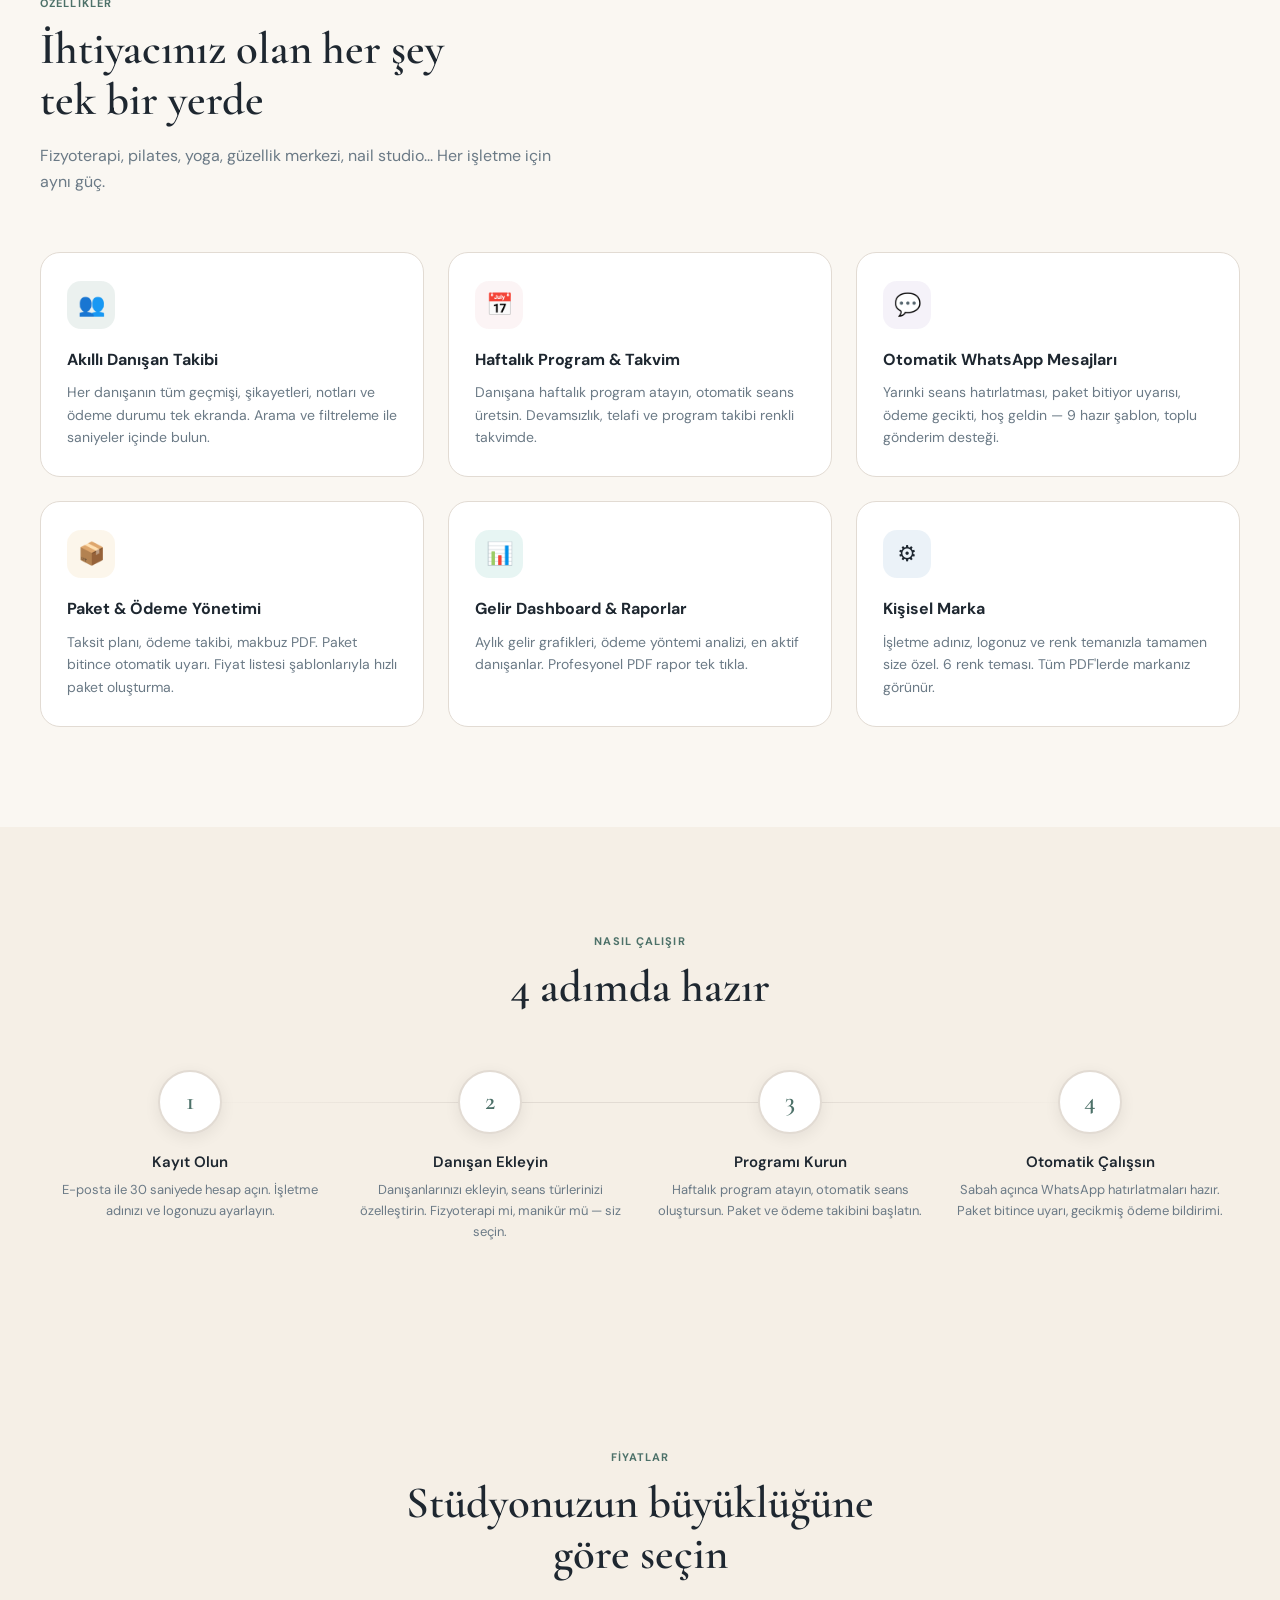
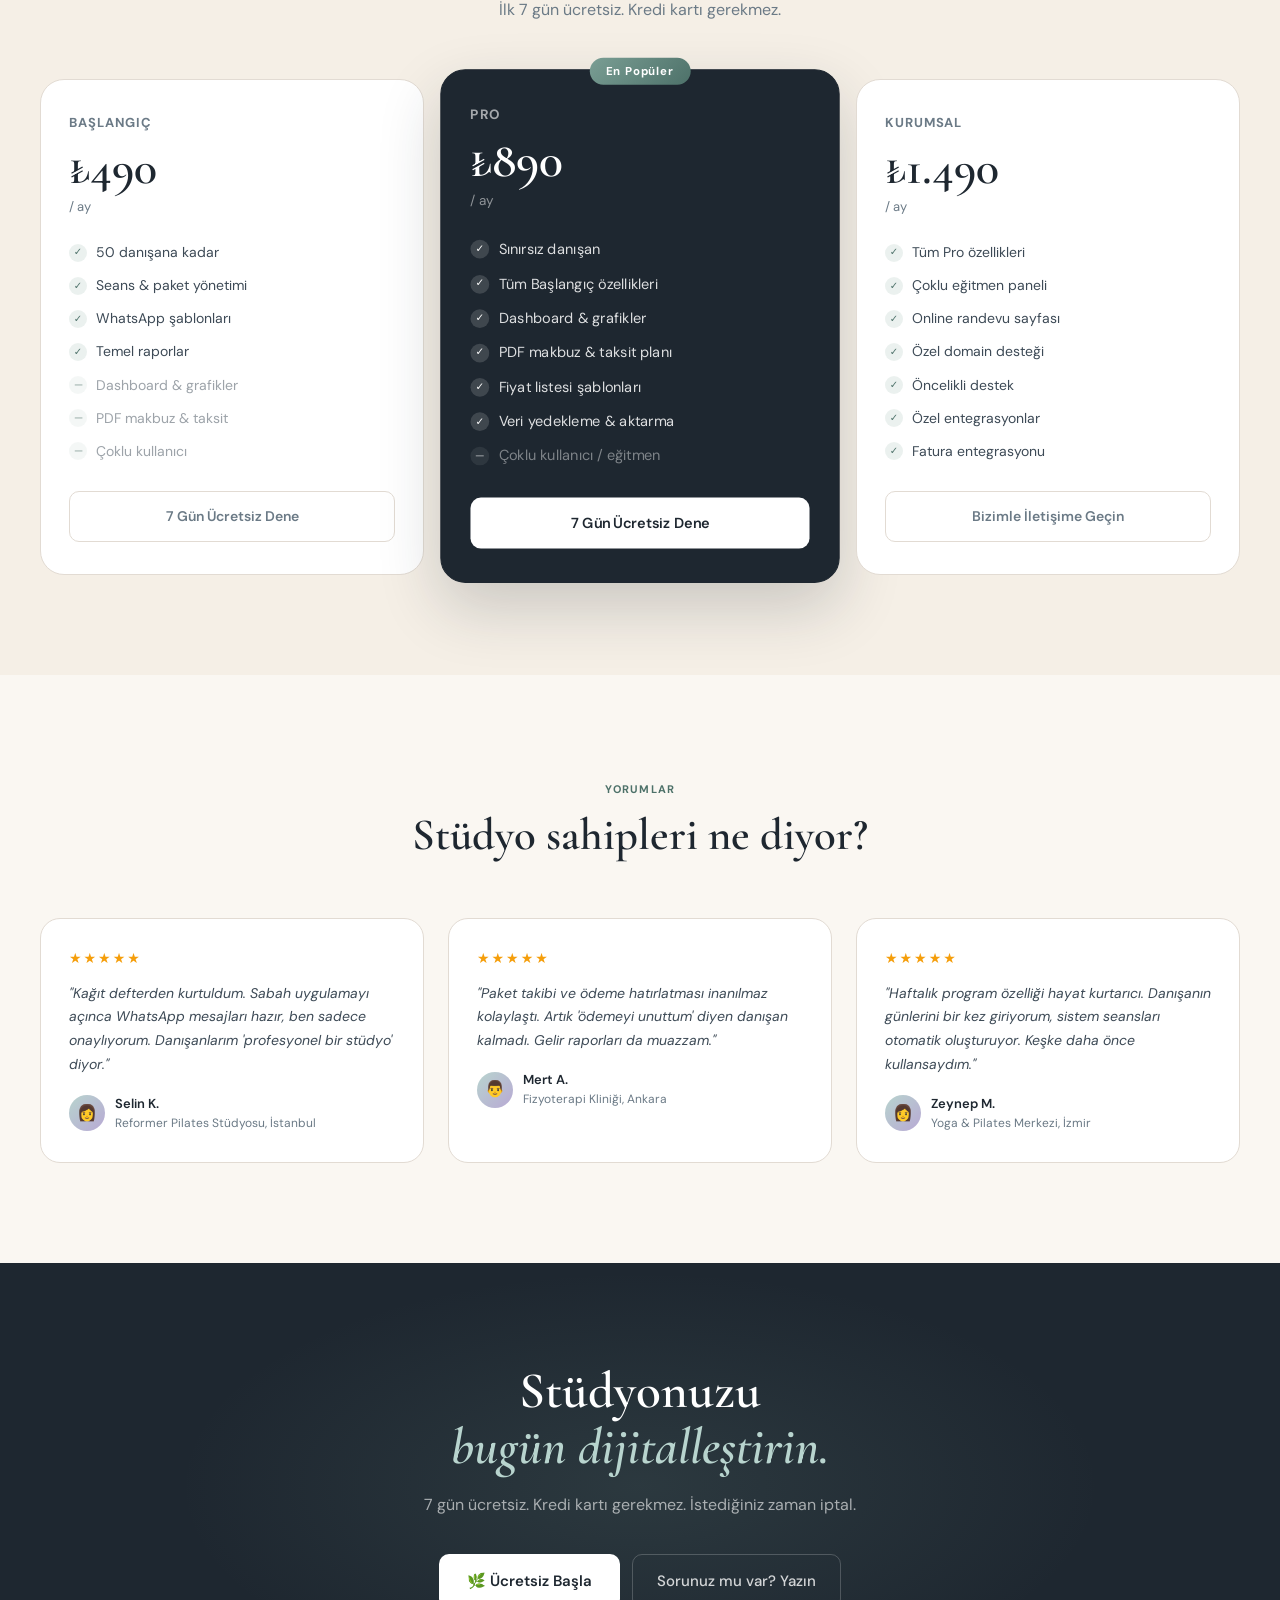
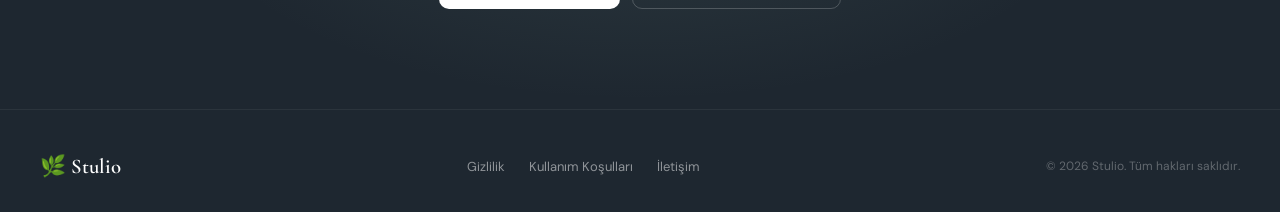
==== commit df67ef38: "Add files via upload" ====
--- a/index.html
+++ b/index.html
@@ -69,7 +69,7 @@
 .nav-logo {
   display:flex; align-items:center; gap:10px;
   font-family:'Cormorant Garamond',serif;
-  font-size:2.5rem; font-weight:600; color:var(--ink);
+  font-size:1.5rem; font-weight:600; color:var(--ink);
   text-decoration:none;
 }
 .nav-logo-icon {
@@ -78,12 +78,6 @@
   border-radius:10px;
   display:flex; align-items:center; justify-content:center;
   font-size:18px;
-}
-.nav-logo-img {
-  width: 50px;
-  height: 50px;       
-  object-fit: contain; 
-  border-radius: 8px; 
 }
 .nav-links { display:flex; gap:32px; align-items:center; }
 .nav-links a {
@@ -502,15 +496,15 @@
 <!-- Nav -->
 <nav id="nav">
   <a href="#" class="nav-logo">
-    <img src="icon-192.png" alt="Stulio Logo" class="nav-logo-img">
+    <div class="nav-logo-icon">🌿</div>
     Stulio
   </a>
-  
   <div class="nav-links">
     <a href="#features">Özellikler</a>
     <a href="#how">Nasıl Çalışır</a>
     <a href="#pricing">Fiyatlar</a>
     <a href="#contact">İletişim</a>
+    <a href="login.html" class="nav-cta" style="background:transparent; color:var(--ink); border:1.5px solid var(--border);">Giriş Yap</a>
     <a href="login.html" class="nav-cta">Ücretsiz Dene →</a>
   </div>
 </nav>
@@ -531,11 +525,11 @@
       </p>
       <div class="hero-actions">
         <a href="login.html" class="btn-hero-primary">Ücretsiz Başla <span>→</span></a>
+        <a href="login.html" class="btn-hero-secondary">Giriş Yap</a>
         <button id="pwaInstallBtn" class="btn-hero-secondary" style="display:none;"
             onclick="installPWA()">
             📱 Uygulamayı Yükle
         </button>
-        <a href="#features" class="btn-hero-secondary" id="featuresBtn">Özellikleri Gör</a>
       </div>
       <div class="hero-trust">
         <span class="hero-stars">★★★★★</span>
@@ -728,7 +722,7 @@
       <!-- Basic -->
       <div class="price-card reveal">
         <div class="price-name">Başlangıç</div>
-        <div class="price-amount">₺590</div>
+        <div class="price-amount">₺490</div>
         <div class="price-period">/ ay</div>
         <ul class="price-features">
           <li>50 danışana kadar</li>
@@ -763,7 +757,7 @@
       <!-- Kurumsal -->
       <div class="price-card reveal" style="animation-delay:.2s">
         <div class="price-name">Kurumsal</div>
-        <div class="price-amount">₺1.590</div>
+        <div class="price-amount">₺1.490</div>
         <div class="price-period">/ ay</div>
         <ul class="price-features">
           <li>Tüm Pro özellikleri</li>
